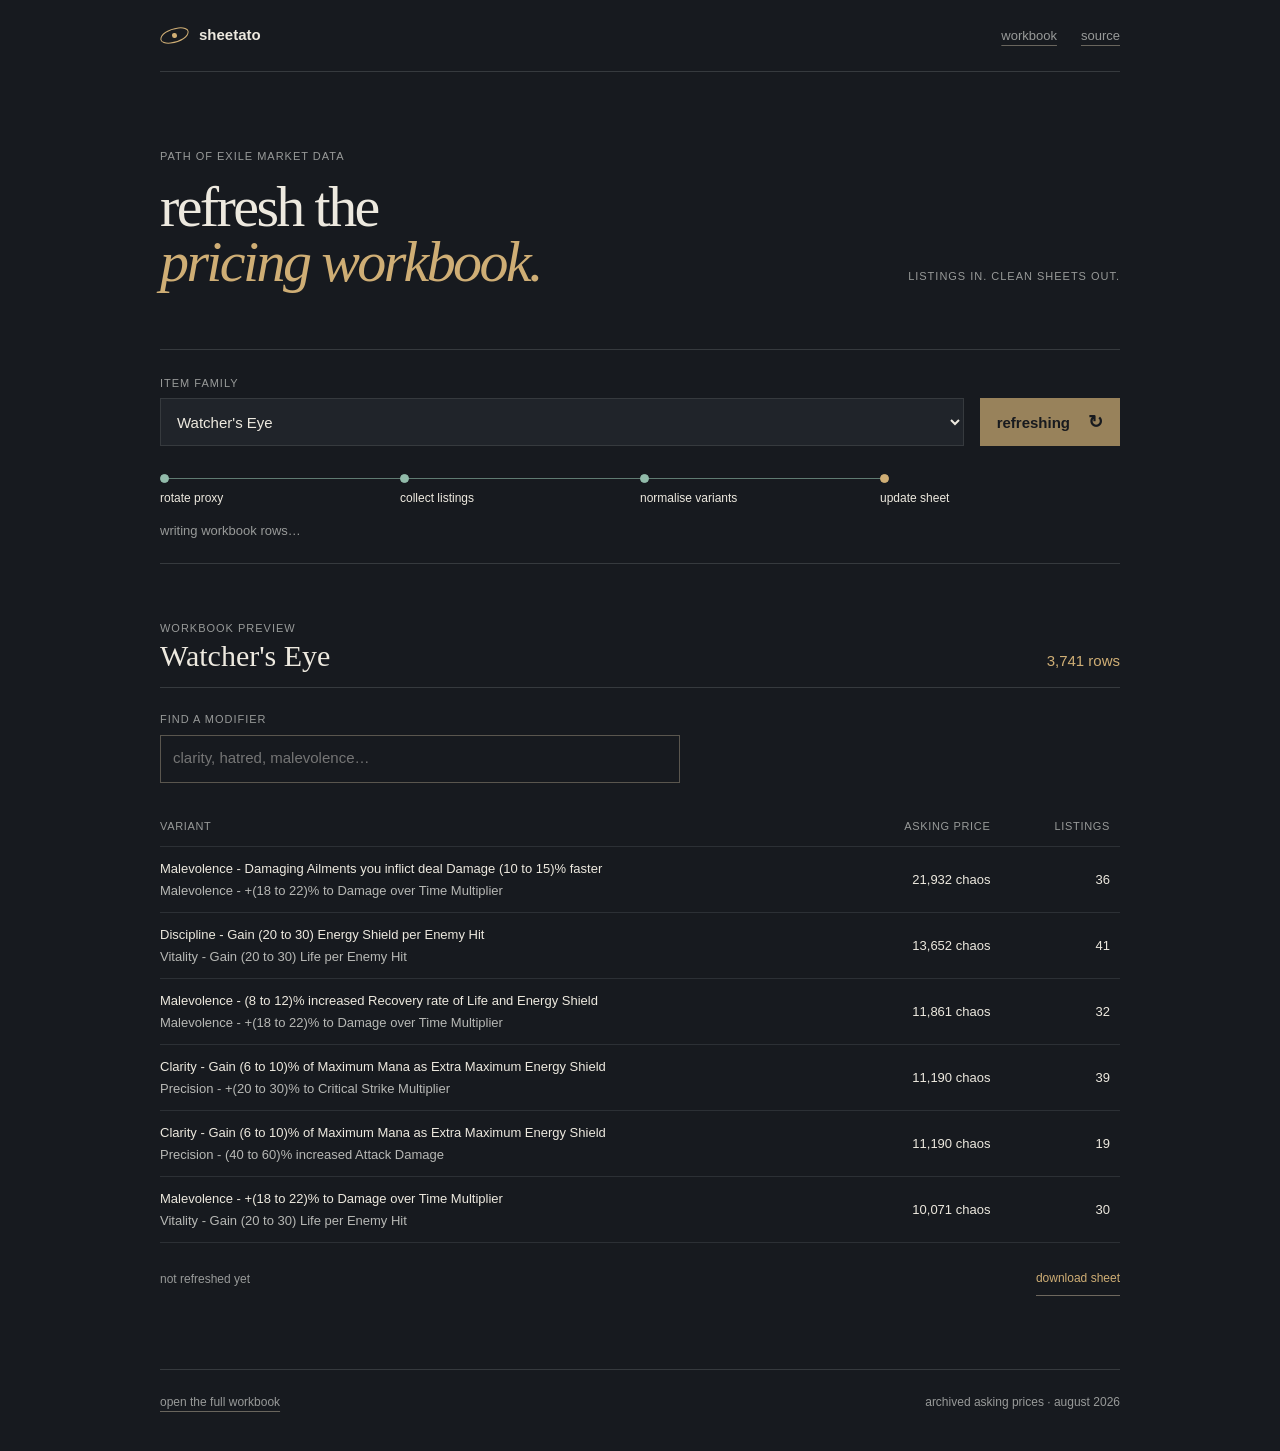
==== examples/portfolio/index.html @ a938669d "Simplify workbook refresh demo" ====
<!doctype html>
<html lang="en">
<head>
    <meta charset="utf-8">
    <meta name="viewport" content="width=device-width,initial-scale=1">
    <meta name="theme-color" content="#171a1f">
    <title>sheetato / refresh the workbook</title>
    <link rel="stylesheet" href="browser.css">
</head>
<body>
<a class="skip" href="#refresh">skip to refresh</a>
<header>
    <a class="brand" href="https://lolstar123.github.io/just-a-little-further/"><span class="eye" aria-hidden="true"><i></i></span>sheetato</a>
    <nav><a href="archive.html">workbook</a><a href="https://github.com/LolStar123/poe-item-pricer">source</a></nav>
</header>

<main>
    <section class="hero">
        <p>path of exile market data</p>
        <h1>refresh the<br><em>pricing workbook.</em></h1>
        <span>listings in. clean sheets out.</span>
    </section>

    <section class="refresh-panel" aria-labelledby="refresh-title">
        <div class="refresh-control">
            <label for="dataset-select"><span>item family</span><select id="dataset-select"></select></label>
            <button id="refresh"><span>refresh workbook</span><b aria-hidden="true">↻</b></button>
        </div>

        <div class="pipeline" aria-label="Refresh pipeline">
            <div data-step="proxy"><i></i><span>rotate proxy</span></div>
            <div data-step="collect"><i></i><span>collect listings</span></div>
            <div data-step="clean"><i></i><span>normalise variants</span></div>
            <div data-step="write"><i></i><span>update sheet</span></div>
        </div>
        <p id="status" role="status">preparing refresh…</p>
    </section>

    <section class="sheet" aria-labelledby="sheet-title">
        <div class="sheet-head">
            <div><p>workbook preview</p><h2 id="sheet-title">Watcher’s Eye</h2></div>
            <strong id="row-count">0 rows</strong>
        </div>
        <label class="sheet-search" for="search"><span>find a modifier</span><input id="search" type="search" placeholder="clarity, hatred, malevolence…" autocomplete="off"></label>
        <div class="table-wrap">
            <table>
                <thead><tr><th>variant</th><th>asking price</th><th>listings</th></tr></thead>
                <tbody id="rows"></tbody>
            </table>
        </div>
        <p id="empty" hidden>Nothing found. Try fewer words.</p>
        <div class="sheet-actions">
            <span id="updated">not refreshed yet</span>
            <button id="export">download sheet</button>
        </div>
    </section>
    <p id="error" role="alert"></p>
</main>

<footer><a href="archive.html">open the full workbook</a><span>archived asking prices · august 2026</span></footer>
<script type="module" src="browser.mjs"></script>
</body>
</html>
---- examples/portfolio/browser.css ----
@charset "UTF-8";
:root{color-scheme:dark;--bg:#171a1f;--ink:#ede9df;--muted:#989a99;--line:#363a3e;--quiet:#20242a;--gold:#cfae75;--green:#92bbaa}
*{box-sizing:border-box}body{margin:0;background:var(--bg);color:var(--ink);font:15px/1.5 "Segoe UI",Arial,sans-serif}a{color:inherit;text-decoration-color:#69655d;text-underline-offset:5px}button,input,select{font:inherit;color:inherit;border-radius:0}button{cursor:pointer}:focus-visible{outline:2px solid var(--gold);outline-offset:3px}[hidden]{display:none!important}
header,main,footer{width:min(960px,calc(100% - 48px));margin-inline:auto}header{height:72px;display:flex;align-items:center;justify-content:space-between;border-bottom:1px solid var(--line)}header nav{display:flex;gap:24px;color:var(--muted);font-size:13px}.brand{display:flex;align-items:center;gap:10px;text-decoration:none;font-weight:650}.eye{width:29px;height:15px;display:grid;place-items:center;border:1px solid var(--gold);border-radius:70% 35%;rotate:-7deg}.eye i{width:5px;height:5px;background:var(--gold);border-radius:50%}
main{padding-block:76px 58px}.hero{display:grid;grid-template-columns:1fr auto;align-items:end;gap:24px;margin-bottom:60px}.hero p,.hero>span{color:var(--muted);font-size:11px;letter-spacing:.09em;text-transform:uppercase}.hero p{grid-column:1/-1;margin:0 0 -10px}.hero h1{margin:0;font:58px/.95 Georgia,serif;font-weight:400;letter-spacing:-.045em}.hero em{color:var(--gold);font-weight:400}.hero>span{text-align:right;padding-bottom:4px}
.refresh-panel{border-block:1px solid var(--line);padding:25px 0 22px}.refresh-control{display:grid;grid-template-columns:minmax(260px,1fr) auto;align-items:end;gap:16px}.refresh-control label span,.sheet-search span{display:block;margin-bottom:7px;color:var(--muted);font-size:11px;letter-spacing:.09em;text-transform:uppercase}select,input{width:100%;min-height:48px;border:1px solid var(--line);background:var(--quiet);padding:10px 12px}.refresh-control button{min-height:48px;padding:9px 16px;border:1px solid var(--gold);background:var(--gold);color:#181a1e;font-weight:700}.refresh-control button b{margin-left:18px;font-size:18px}.refresh-control button:disabled{opacity:.7}
.pipeline{display:grid;grid-template-columns:repeat(4,1fr);margin-top:28px}.pipeline div{position:relative;padding-top:15px;color:#737779;font-size:12px}.pipeline div:before{content:"";position:absolute;left:7px;right:-7px;top:4px;border-top:1px solid var(--line)}.pipeline div:last-child:before{right:calc(100% - 8px)}.pipeline i{position:absolute;top:0;left:0;width:9px;height:9px;border:1px solid #696d6f;background:var(--bg);border-radius:50%}.pipeline .active,.pipeline .done{color:var(--ink)}.pipeline .active i{background:var(--gold);border-color:var(--gold);animation:pulse .7s ease-in-out infinite alternate}.pipeline .done i{background:var(--green);border-color:var(--green)}.pipeline .done:before{border-color:#607b72}#status{margin:14px 0 0;color:var(--muted);font-size:13px}@keyframes pulse{to{scale:1.35}}
.sheet{margin-top:56px}.sheet-head{display:flex;align-items:end;justify-content:space-between;gap:18px;border-bottom:1px solid var(--line);padding-bottom:15px}.sheet-head p{margin:0 0 3px;color:var(--muted);font-size:11px;text-transform:uppercase;letter-spacing:.09em}.sheet-head h2{margin:0;font:30px/1.1 Georgia,serif;font-weight:400}.sheet-head>strong{color:var(--gold);font-weight:500}.sheet-search{display:block;margin:23px 0}.sheet-search input{max-width:520px;background:transparent;border-color:#5a564e}.table-wrap{overflow:auto}table{width:100%;border-collapse:collapse;font-size:13px}th{text-align:left;color:var(--muted);font-size:11px;font-weight:500;text-transform:uppercase;letter-spacing:.06em}th,td{padding:12px 10px;border-bottom:1px solid #2c3035}th:first-child,td:first-child{padding-left:0}th:nth-child(n+2),td:nth-child(n+2){text-align:right;white-space:nowrap}td:first-child{width:70%}td span{display:block}td span+span{margin-top:2px;color:#b7b8b5}.sheet-actions{display:flex;align-items:center;justify-content:space-between;gap:18px;padding-top:18px;color:var(--muted);font-size:12px}.sheet-actions button{padding:8px 0;border:0;border-bottom:1px solid #6e685e;background:transparent;color:var(--gold)}#empty,#error{color:#c9907f}
footer{display:flex;justify-content:space-between;gap:20px;border-top:1px solid var(--line);padding-block:23px 40px;color:var(--muted);font-size:12px}.skip{position:absolute;top:-100px}.skip:focus{top:10px;left:10px;background:var(--bg);padding:8px;z-index:5}
@media(max-width:680px){header,main,footer{width:calc(100% - 30px)}header{height:58px}header nav{gap:14px}main{padding-block:48px 38px}.hero{display:block;margin-bottom:42px}.hero h1{font-size:clamp(40px,14vw,56px)}.hero>span{display:block;margin-top:18px;text-align:left}.refresh-control{grid-template-columns:1fr}.pipeline{grid-template-columns:1fr 1fr;row-gap:18px}.pipeline div:nth-child(2):before,.pipeline div:nth-child(4):before{right:calc(100% - 8px)}.sheet{margin-top:42px}.sheet-head h2{font-size:25px}td:first-child{min-width:260px}.sheet-actions,footer{display:block}.sheet-actions button,footer span{display:block;margin-top:10px}}@media(prefers-reduced-motion:reduce){*{animation:none!important;transition:none!important}}
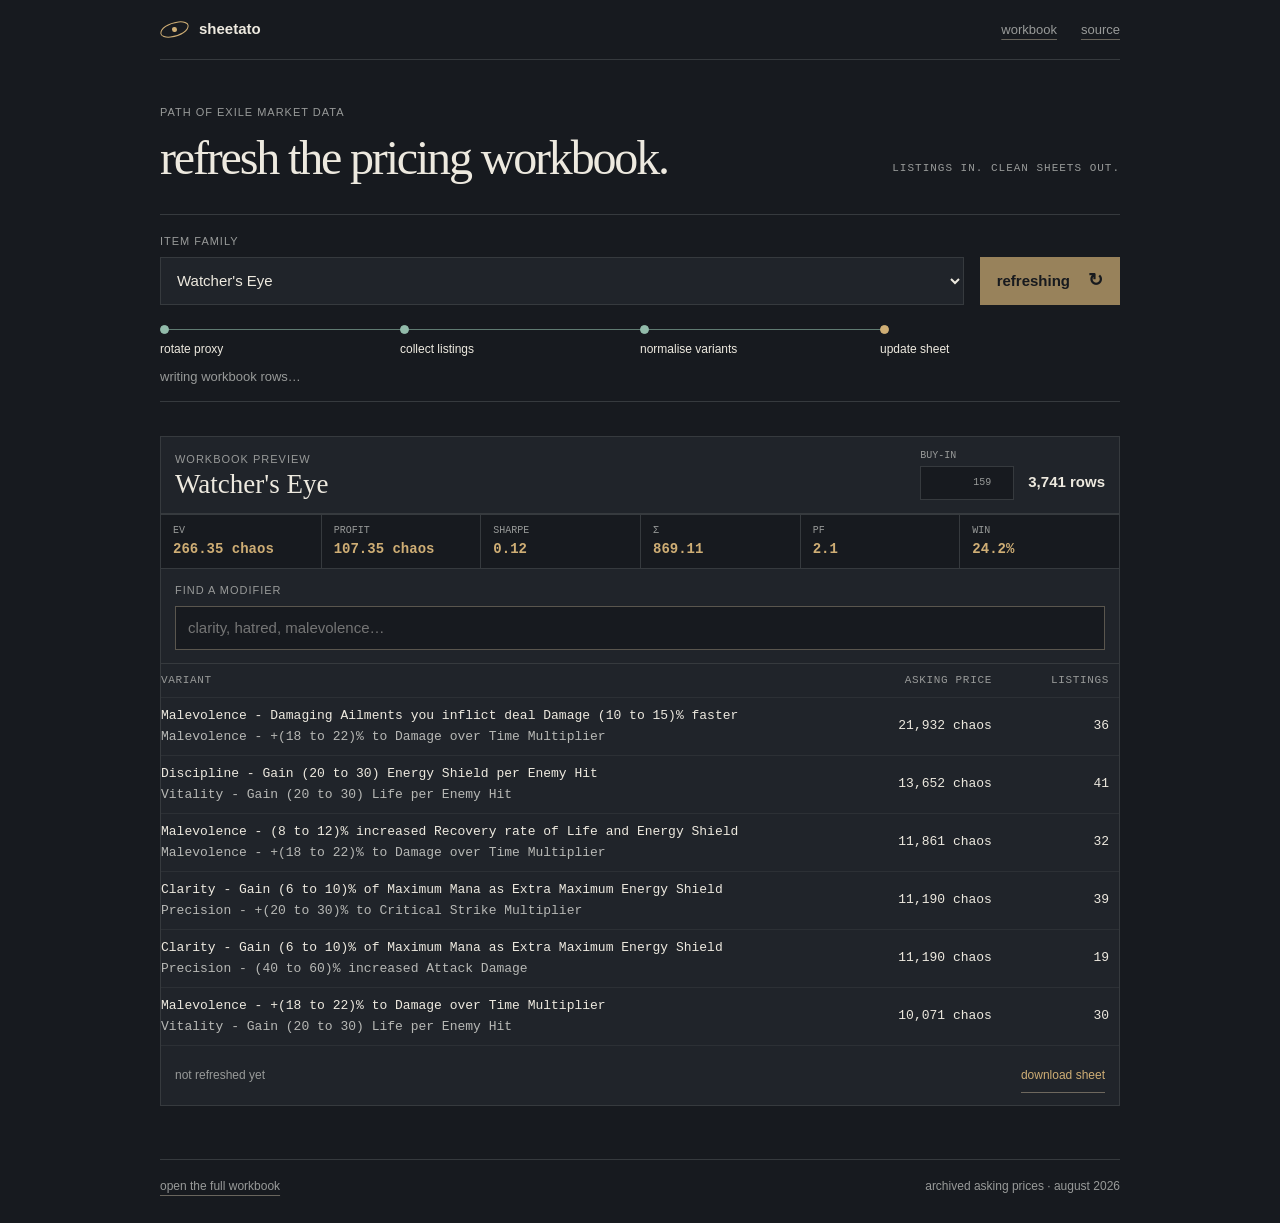
==== commit 02f18285: "Expose workbook EV and risk metrics" ====
--- a/examples/portfolio/index.html
+++ b/examples/portfolio/index.html
@@ -6,6 +6,7 @@
     <meta name="theme-color" content="#171a1f">
     <title>sheetato / refresh the workbook</title>
     <link rel="stylesheet" href="browser.css">
+    <link rel="stylesheet" href="identity.css">
 </head>
 <body>
 <a class="skip" href="#refresh">skip to refresh</a>
@@ -17,7 +18,7 @@
 <main>
     <section class="hero">
         <p>path of exile market data</p>
-        <h1>refresh the<br><em>pricing workbook.</em></h1>
+        <h1>refresh the pricing workbook.</h1>
         <span>listings in. clean sheets out.</span>
     </section>
 
@@ -39,8 +40,9 @@
     <section class="sheet" aria-labelledby="sheet-title">
         <div class="sheet-head">
             <div><p>workbook preview</p><h2 id="sheet-title">Watcher’s Eye</h2></div>
-            <strong id="row-count">0 rows</strong>
+            <div class="sheet-summary"><label for="buy-in">buy-in<input id="buy-in" type="number" min="0" step=".1"></label><strong id="row-count">0 rows</strong></div>
         </div>
+        <div class="sheet-kpis" id="sheet-kpis" aria-label="Workbook risk statistics"></div>
         <label class="sheet-search" for="search"><span>find a modifier</span><input id="search" type="search" placeholder="clarity, hatred, malevolence…" autocomplete="off"></label>
         <div class="table-wrap">
             <table>
--- a/examples/portfolio/identity.css
+++ b/examples/portfolio/identity.css
@@ -0,0 +1,2 @@
+/* live workbook: dense cells, explicit risk, visible refresh machinery */
+body{font-family:"Segoe UI",Arial,sans-serif}header{height:60px}main{padding-block:44px 38px}.hero{grid-template-columns:1fr 250px;margin-bottom:34px}.hero h1{font-size:48px}.hero>span{font-family:ui-monospace,Consolas,monospace}.refresh-panel{padding:18px 0 15px}.pipeline{margin-top:20px}#status{margin-top:9px}.sheet{margin-top:34px;border:1px solid var(--line);background:var(--quiet)}.sheet-head{align-items:center;padding:13px 14px}.sheet-head h2{font-size:27px}.sheet-summary{display:flex;align-items:end;gap:14px}.sheet-summary label{color:var(--muted);font:10px/1.2 ui-monospace,Consolas,monospace;text-transform:uppercase}.sheet-summary input{display:block;width:94px;min-height:34px;margin-top:4px;padding:5px 7px;background:var(--bg);text-align:right}.sheet-summary strong{padding-bottom:7px}.sheet-kpis{display:grid;grid-template-columns:repeat(6,1fr);border-block:1px solid var(--line);background:var(--bg)}.sheet-kpis span{min-width:0;padding:11px 12px;border-left:1px solid var(--line)}.sheet-kpis span:first-child{border:0}.sheet-kpis small{display:block;color:var(--muted);font:10px/1 ui-monospace,Consolas,monospace;text-transform:uppercase}.sheet-kpis strong{display:block;margin-top:5px;overflow:hidden;color:var(--gold);font:600 14px/1.15 ui-monospace,Consolas,monospace;text-overflow:ellipsis;white-space:nowrap}.sheet-search{margin:0;padding:13px 14px}.sheet-search input{max-width:none;min-height:42px;background:var(--bg)}.table-wrap{border-top:1px solid var(--line)}table{font-family:ui-monospace,Consolas,monospace}th,td{padding-block:8px}.sheet-actions{padding:12px 14px}footer{padding-block:17px 28px}@media(max-width:760px){main{padding-block:34px 30px}.hero{display:block;margin-bottom:29px}.hero h1{font-size:43px}.sheet{margin-top:28px}.sheet-head{align-items:end}.sheet-summary{display:block;text-align:right}.sheet-summary label{display:none}.sheet-kpis{grid-template-columns:repeat(3,1fr)}.sheet-kpis span:nth-child(4){border-left:0}.refresh-control{grid-template-columns:1fr}.pipeline{grid-template-columns:1fr 1fr;row-gap:16px}}
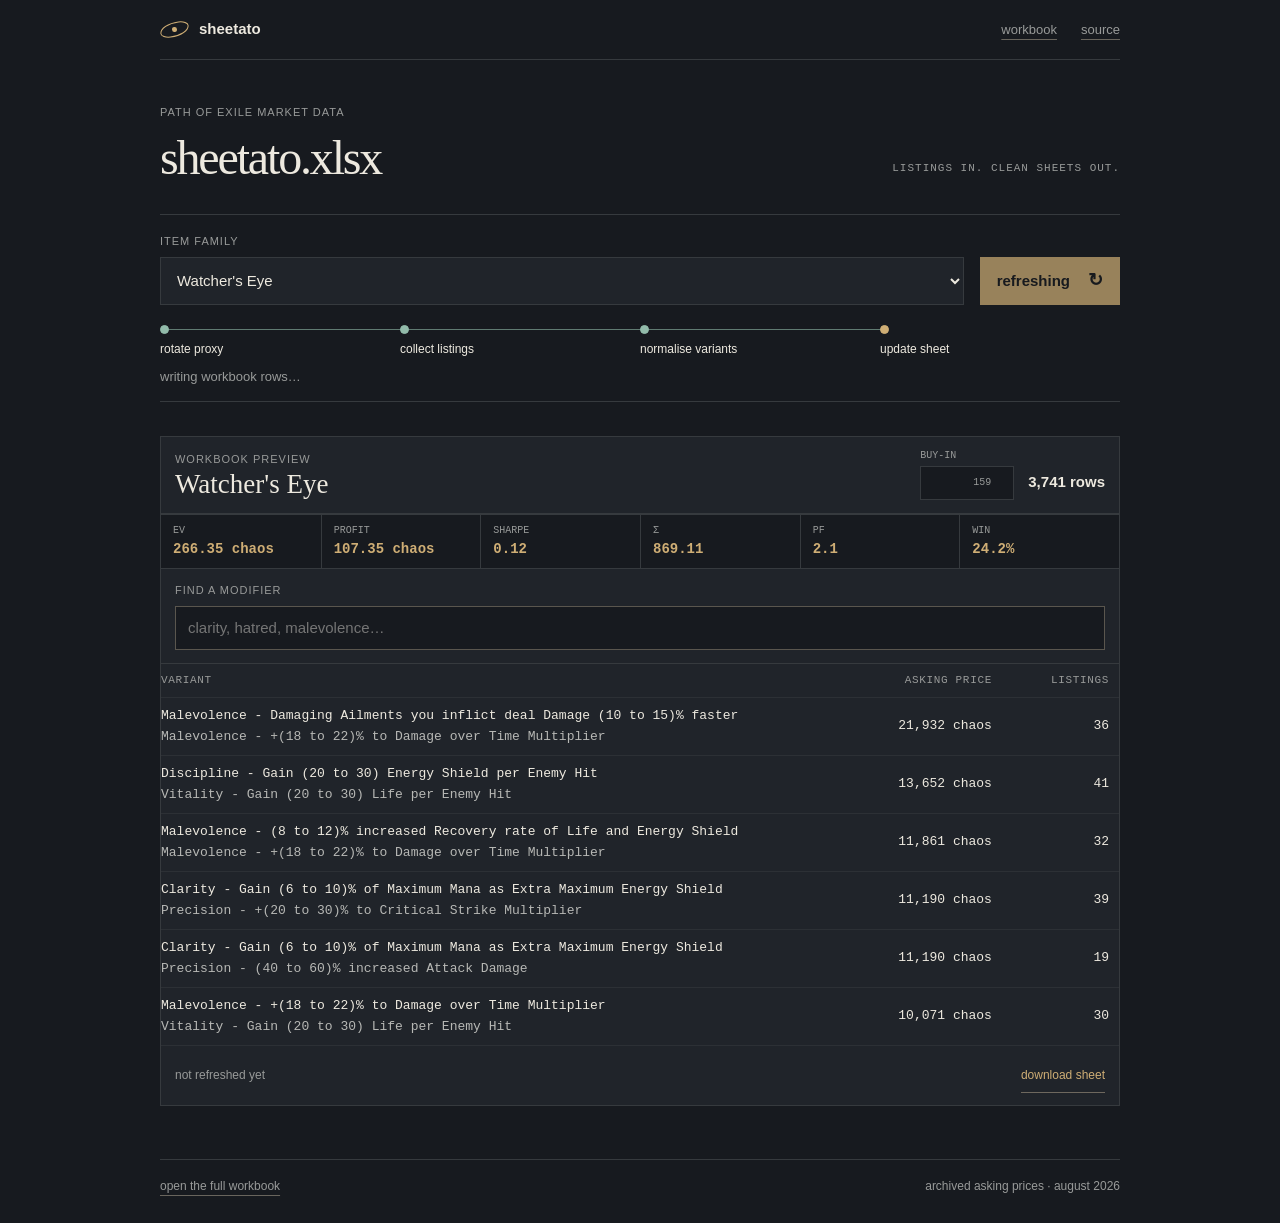
==== commit af3ba86f: "Give Sheetato a workbook title" ====
--- a/examples/portfolio/index.html
+++ b/examples/portfolio/index.html
@@ -18,7 +18,7 @@
 <main>
     <section class="hero">
         <p>path of exile market data</p>
-        <h1>refresh the pricing workbook.</h1>
+        <h1>sheetato.xlsx</h1>
         <span>listings in. clean sheets out.</span>
     </section>
 
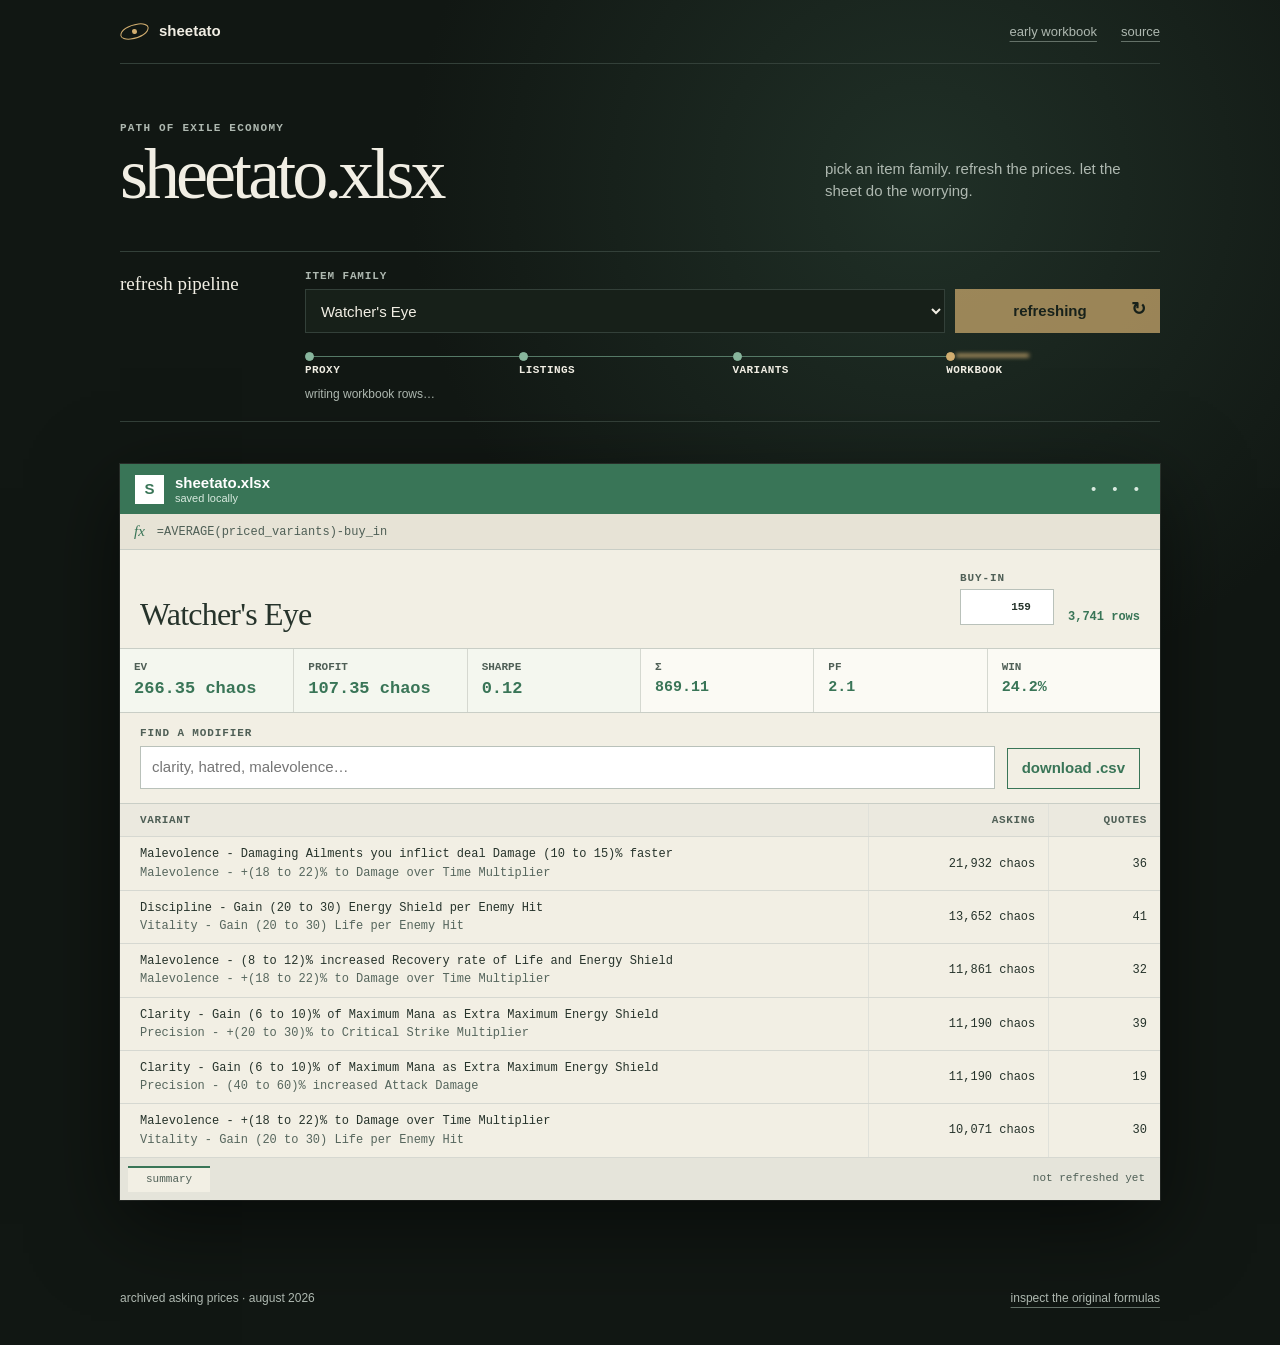
==== commit 493fb955: "Make the workbook the PoE demo" ====
--- a/examples/portfolio/index.html
+++ b/examples/portfolio/index.html
@@ -3,63 +3,81 @@
 <head>
     <meta charset="utf-8">
     <meta name="viewport" content="width=device-width,initial-scale=1">
-    <meta name="theme-color" content="#171a1f">
-    <title>sheetato / refresh the workbook</title>
+    <meta name="theme-color" content="#121914">
+    <title>sheetato / item pricing workbook</title>
+    <link rel="icon" href="assets/favicon.svg" type="image/svg+xml">
     <link rel="stylesheet" href="browser.css">
     <link rel="stylesheet" href="identity.css">
 </head>
 <body>
 <a class="skip" href="#refresh">skip to refresh</a>
 <header>
-    <a class="brand" href="https://lolstar123.github.io/just-a-little-further/"><span class="eye" aria-hidden="true"><i></i></span>sheetato</a>
-    <nav><a href="archive.html">workbook</a><a href="https://github.com/LolStar123/poe-item-pricer">source</a></nav>
+    <a class="brand" href="https://lolstar123.github.io/just-a-little-further/">
+        <span class="eye" aria-hidden="true"><i></i></span>
+        <span>sheetato</span>
+    </a>
+    <nav><a href="archive.html">early workbook</a><a href="https://github.com/LolStar123/poe-item-pricer">source</a></nav>
 </header>
 
 <main>
-    <section class="hero">
-        <p>path of exile market data</p>
-        <h1>sheetato.xlsx</h1>
-        <span>listings in. clean sheets out.</span>
+    <section class="hero" aria-labelledby="page-title">
+        <div>
+            <p>path of exile economy</p>
+            <h1 id="page-title">sheetato.xlsx</h1>
+        </div>
+        <p class="hero-note">pick an item family. refresh the prices. let the sheet do the worrying.</p>
     </section>
 
-    <section class="refresh-panel" aria-labelledby="refresh-title">
+    <section class="refresh-panel" aria-labelledby="refresh-heading">
+        <h2 id="refresh-heading">refresh pipeline</h2>
         <div class="refresh-control">
             <label for="dataset-select"><span>item family</span><select id="dataset-select"></select></label>
             <button id="refresh"><span>refresh workbook</span><b aria-hidden="true">↻</b></button>
         </div>
-
-        <div class="pipeline" aria-label="Refresh pipeline">
-            <div data-step="proxy"><i></i><span>rotate proxy</span></div>
-            <div data-step="collect"><i></i><span>collect listings</span></div>
-            <div data-step="clean"><i></i><span>normalise variants</span></div>
-            <div data-step="write"><i></i><span>update sheet</span></div>
+        <div class="pipeline" aria-label="Refresh progress">
+            <div data-step="proxy"><i></i><span>proxy</span></div>
+            <div data-step="collect"><i></i><span>listings</span></div>
+            <div data-step="clean"><i></i><span>variants</span></div>
+            <div data-step="write"><i></i><span>workbook</span></div>
         </div>
-        <p id="status" role="status">preparing refresh…</p>
+        <p id="status" role="status">ready to refresh.</p>
     </section>
 
     <section class="sheet" aria-labelledby="sheet-title">
+        <div class="workbook-bar">
+            <span class="workbook-mark" aria-hidden="true">S</span>
+            <div><strong>sheetato.xlsx</strong><span>saved locally</span></div>
+            <span class="window-dots" aria-hidden="true">• • •</span>
+        </div>
+        <div class="formula-bar" aria-hidden="true"><span>fx</span><code>=AVERAGE(priced_variants)-buy_in</code></div>
         <div class="sheet-head">
-            <div><p>workbook preview</p><h2 id="sheet-title">Watcher’s Eye</h2></div>
-            <div class="sheet-summary"><label for="buy-in">buy-in<input id="buy-in" type="number" min="0" step=".1"></label><strong id="row-count">0 rows</strong></div>
+            <h2 id="sheet-title">Watcher’s Eye</h2>
+            <div class="sheet-summary">
+                <label for="buy-in">buy-in<input id="buy-in" type="number" min="0" step=".1"></label>
+                <strong id="row-count">0 rows</strong>
+            </div>
         </div>
+
         <div class="sheet-kpis" id="sheet-kpis" aria-label="Workbook risk statistics"></div>
-        <label class="sheet-search" for="search"><span>find a modifier</span><input id="search" type="search" placeholder="clarity, hatred, malevolence…" autocomplete="off"></label>
+
+        <div class="sheet-tools">
+            <label class="sheet-search" for="search"><span>find a modifier</span><input id="search" type="search" placeholder="clarity, hatred, malevolence…" autocomplete="off"></label>
+            <button id="export">download .csv</button>
+        </div>
+
         <div class="table-wrap">
             <table>
-                <thead><tr><th>variant</th><th>asking price</th><th>listings</th></tr></thead>
+                <thead><tr><th>variant</th><th>asking</th><th>quotes</th></tr></thead>
                 <tbody id="rows"></tbody>
             </table>
         </div>
         <p id="empty" hidden>Nothing found. Try fewer words.</p>
-        <div class="sheet-actions">
-            <span id="updated">not refreshed yet</span>
-            <button id="export">download sheet</button>
-        </div>
+        <div class="sheet-actions"><span class="sheet-tab">summary</span><span id="updated">not refreshed yet</span></div>
     </section>
     <p id="error" role="alert"></p>
 </main>
 
-<footer><a href="archive.html">open the full workbook</a><span>archived asking prices · august 2026</span></footer>
+<footer><span>archived asking prices · august 2026</span><a href="archive.html">inspect the original formulas</a></footer>
 <script type="module" src="browser.mjs"></script>
 </body>
 </html>
--- a/examples/portfolio/browser.css
+++ b/examples/portfolio/browser.css
@@ -1,10 +1,16 @@
 @charset "UTF-8";
-:root{color-scheme:dark;--bg:#171a1f;--ink:#ede9df;--muted:#989a99;--line:#363a3e;--quiet:#20242a;--gold:#cfae75;--green:#92bbaa}
-*{box-sizing:border-box}body{margin:0;background:var(--bg);color:var(--ink);font:15px/1.5 "Segoe UI",Arial,sans-serif}a{color:inherit;text-decoration-color:#69655d;text-underline-offset:5px}button,input,select{font:inherit;color:inherit;border-radius:0}button{cursor:pointer}:focus-visible{outline:2px solid var(--gold);outline-offset:3px}[hidden]{display:none!important}
-header,main,footer{width:min(960px,calc(100% - 48px));margin-inline:auto}header{height:72px;display:flex;align-items:center;justify-content:space-between;border-bottom:1px solid var(--line)}header nav{display:flex;gap:24px;color:var(--muted);font-size:13px}.brand{display:flex;align-items:center;gap:10px;text-decoration:none;font-weight:650}.eye{width:29px;height:15px;display:grid;place-items:center;border:1px solid var(--gold);border-radius:70% 35%;rotate:-7deg}.eye i{width:5px;height:5px;background:var(--gold);border-radius:50%}
-main{padding-block:76px 58px}.hero{display:grid;grid-template-columns:1fr auto;align-items:end;gap:24px;margin-bottom:60px}.hero p,.hero>span{color:var(--muted);font-size:11px;letter-spacing:.09em;text-transform:uppercase}.hero p{grid-column:1/-1;margin:0 0 -10px}.hero h1{margin:0;font:58px/.95 Georgia,serif;font-weight:400;letter-spacing:-.045em}.hero em{color:var(--gold);font-weight:400}.hero>span{text-align:right;padding-bottom:4px}
-.refresh-panel{border-block:1px solid var(--line);padding:25px 0 22px}.refresh-control{display:grid;grid-template-columns:minmax(260px,1fr) auto;align-items:end;gap:16px}.refresh-control label span,.sheet-search span{display:block;margin-bottom:7px;color:var(--muted);font-size:11px;letter-spacing:.09em;text-transform:uppercase}select,input{width:100%;min-height:48px;border:1px solid var(--line);background:var(--quiet);padding:10px 12px}.refresh-control button{min-height:48px;padding:9px 16px;border:1px solid var(--gold);background:var(--gold);color:#181a1e;font-weight:700}.refresh-control button b{margin-left:18px;font-size:18px}.refresh-control button:disabled{opacity:.7}
-.pipeline{display:grid;grid-template-columns:repeat(4,1fr);margin-top:28px}.pipeline div{position:relative;padding-top:15px;color:#737779;font-size:12px}.pipeline div:before{content:"";position:absolute;left:7px;right:-7px;top:4px;border-top:1px solid var(--line)}.pipeline div:last-child:before{right:calc(100% - 8px)}.pipeline i{position:absolute;top:0;left:0;width:9px;height:9px;border:1px solid #696d6f;background:var(--bg);border-radius:50%}.pipeline .active,.pipeline .done{color:var(--ink)}.pipeline .active i{background:var(--gold);border-color:var(--gold);animation:pulse .7s ease-in-out infinite alternate}.pipeline .done i{background:var(--green);border-color:var(--green)}.pipeline .done:before{border-color:#607b72}#status{margin:14px 0 0;color:var(--muted);font-size:13px}@keyframes pulse{to{scale:1.35}}
-.sheet{margin-top:56px}.sheet-head{display:flex;align-items:end;justify-content:space-between;gap:18px;border-bottom:1px solid var(--line);padding-bottom:15px}.sheet-head p{margin:0 0 3px;color:var(--muted);font-size:11px;text-transform:uppercase;letter-spacing:.09em}.sheet-head h2{margin:0;font:30px/1.1 Georgia,serif;font-weight:400}.sheet-head>strong{color:var(--gold);font-weight:500}.sheet-search{display:block;margin:23px 0}.sheet-search input{max-width:520px;background:transparent;border-color:#5a564e}.table-wrap{overflow:auto}table{width:100%;border-collapse:collapse;font-size:13px}th{text-align:left;color:var(--muted);font-size:11px;font-weight:500;text-transform:uppercase;letter-spacing:.06em}th,td{padding:12px 10px;border-bottom:1px solid #2c3035}th:first-child,td:first-child{padding-left:0}th:nth-child(n+2),td:nth-child(n+2){text-align:right;white-space:nowrap}td:first-child{width:70%}td span{display:block}td span+span{margin-top:2px;color:#b7b8b5}.sheet-actions{display:flex;align-items:center;justify-content:space-between;gap:18px;padding-top:18px;color:var(--muted);font-size:12px}.sheet-actions button{padding:8px 0;border:0;border-bottom:1px solid #6e685e;background:transparent;color:var(--gold)}#empty,#error{color:#c9907f}
-footer{display:flex;justify-content:space-between;gap:20px;border-top:1px solid var(--line);padding-block:23px 40px;color:var(--muted);font-size:12px}.skip{position:absolute;top:-100px}.skip:focus{top:10px;left:10px;background:var(--bg);padding:8px;z-index:5}
-@media(max-width:680px){header,main,footer{width:calc(100% - 30px)}header{height:58px}header nav{gap:14px}main{padding-block:48px 38px}.hero{display:block;margin-bottom:42px}.hero h1{font-size:clamp(40px,14vw,56px)}.hero>span{display:block;margin-top:18px;text-align:left}.refresh-control{grid-template-columns:1fr}.pipeline{grid-template-columns:1fr 1fr;row-gap:18px}.pipeline div:nth-child(2):before,.pipeline div:nth-child(4):before{right:calc(100% - 8px)}.sheet{margin-top:42px}.sheet-head h2{font-size:25px}td:first-child{min-width:260px}.sheet-actions,footer{display:block}.sheet-actions button,footer span{display:block;margin-top:10px}}@media(prefers-reduced-motion:reduce){*{animation:none!important;transition:none!important}}
+:root{color-scheme:dark;--night:#111713;--night-2:#172019;--ink:#f1eee4;--muted:#aeb8b0;--rule:#334039;--paper:#f2efe4;--paper-2:#e7e3d6;--sheet-ink:#26332b;--sheet-muted:#4f5f56;--green:#397557;--green-bright:#88b69d;--amber:#d2ae70;--danger:#e3a79e}
+*{box-sizing:border-box}html{background:var(--night)}body{margin:0;background:radial-gradient(circle at 72% 14%,#203027 0,transparent 32rem),var(--night);color:var(--ink);font:15px/1.5 "Segoe UI",Arial,sans-serif}a{color:inherit;text-decoration-color:#647168;text-underline-offset:5px}button,input,select{font:inherit;border-radius:0}button{cursor:pointer}:focus-visible{outline:2px solid var(--amber);outline-offset:3px}[hidden]{display:none!important}
+header,main,footer{width:min(1040px,calc(100% - 48px));margin-inline:auto}header{height:64px;display:flex;align-items:center;justify-content:space-between;border-bottom:1px solid var(--rule)}header nav{display:flex;gap:24px;color:var(--muted);font-size:13px}.brand{display:flex;align-items:center;gap:10px;text-decoration:none;font-weight:700}.eye{width:29px;height:15px;display:grid;place-items:center;border:1px solid var(--amber);border-radius:70% 35%;rotate:-7deg}.eye i{width:5px;height:5px;background:var(--amber);border-radius:50%}
+main{padding-block:58px 54px}.hero{display:flex;align-items:end;justify-content:space-between;gap:40px;margin-bottom:44px}.hero p{margin:0;color:var(--muted)}.hero>div>p{margin-bottom:7px;font:600 11px/1.2 ui-monospace,Consolas,monospace;letter-spacing:.11em;text-transform:uppercase}.hero h1{margin:0;font:400 clamp(43px,7vw,72px)/.9 Georgia,serif;letter-spacing:-.055em}.hero-note{max-width:335px;padding-bottom:4px;font-size:15px}
+.refresh-panel{display:grid;grid-template-columns:155px minmax(290px,1fr);column-gap:30px;border-block:1px solid var(--rule);padding:18px 0}.refresh-panel h2{grid-row:1/4;margin:3px 0 0;font:400 19px/1.2 Georgia,serif}.refresh-control{display:grid;grid-template-columns:minmax(230px,1fr) 205px;gap:10px}.refresh-control label span,.sheet-search span,.sheet-summary label{display:block;margin-bottom:6px;color:var(--muted);font:600 11px/1.2 ui-monospace,Consolas,monospace;letter-spacing:.08em;text-transform:uppercase}select,input{width:100%;min-height:44px;border:1px solid var(--rule);background:var(--night-2);padding:9px 11px;color:var(--ink)}.refresh-control button{min-height:44px;margin-top:19px;padding:8px 13px;border:1px solid var(--amber);background:var(--amber);color:#172019;font-weight:750;transition:transform 120ms ease-out,filter 120ms ease-out}.refresh-control button:hover{filter:brightness(1.06)}.refresh-control button:active{transform:scale(.96)}.refresh-control button b{float:right;font-size:18px;line-height:1}.refresh-control button:disabled{opacity:.7;cursor:wait}
+.pipeline{display:grid;grid-template-columns:repeat(4,1fr);margin-top:19px}.pipeline div{position:relative;padding-top:13px;color:#8a958d;font:600 11px/1 ui-monospace,Consolas,monospace;letter-spacing:.04em;text-transform:uppercase}.pipeline div:before{content:"";position:absolute;left:8px;right:-8px;top:4px;border-top:1px solid var(--rule)}.pipeline div:last-child:before{right:calc(100% - 8px)}.pipeline i{position:absolute;top:0;left:0;width:9px;height:9px;border:1px solid #647068;background:var(--night);border-radius:50%}.pipeline .active,.pipeline .done{color:var(--ink)}.pipeline .active i{background:var(--amber);border-color:var(--amber);animation:pulse .55s ease-in-out infinite alternate}.pipeline .active:after{content:"";position:absolute;top:2px;left:10px;width:34%;border-top:3px solid var(--amber);filter:blur(2px);animation:travel .55s linear infinite}.pipeline .done i{background:var(--green-bright);border-color:var(--green-bright)}.pipeline .done:before{border-color:#557966}#status{margin:9px 0 0;color:var(--muted);font-size:12px}@keyframes pulse{to{scale:1.35}}@keyframes travel{from{translate:0}to{translate:145%}}
+.sheet{position:relative;margin-top:42px;background:var(--paper);color:var(--sheet-ink);box-shadow:0 24px 80px #0008,0 0 0 1px #faf8ef1c}.workbook-bar{min-height:50px;display:flex;align-items:center;gap:11px;padding:8px 15px;background:var(--green);color:#fff}.workbook-mark{width:29px;height:29px;display:grid;place-items:center;background:#fff;color:var(--green);font-weight:800}.workbook-bar div{display:grid;line-height:1.2}.workbook-bar div span{font-size:11px;color:#d8eadf}.window-dots{margin-left:auto;letter-spacing:6px;color:#d8eadf}.formula-bar{min-height:36px;display:flex;align-items:center;gap:12px;padding:8px 14px;border-bottom:1px solid #c9cec6;background:var(--paper-2);color:var(--sheet-muted);font:12px/1 ui-monospace,Consolas,monospace}.formula-bar span{font:italic 15px Georgia,serif;color:var(--green)}.formula-bar code{white-space:nowrap;overflow:hidden;text-overflow:ellipsis}
+.sheet-head{display:flex;align-items:end;justify-content:space-between;gap:18px;padding:22px 20px 17px;border-bottom:1px solid #c9cec6}.sheet-head h2{margin:0;font:400 32px/1.08 Georgia,serif;letter-spacing:-.025em}.sheet-summary{display:flex;align-items:end;gap:14px}.sheet-summary label{color:var(--sheet-muted)}.sheet-summary input{display:block;width:94px;min-height:36px;margin-top:4px;padding:5px 7px;border-color:#b9c1ba;background:#fff;color:var(--sheet-ink);text-align:right}.sheet-summary strong{padding-bottom:8px;color:var(--green);font:700 12px/1 ui-monospace,Consolas,monospace}
+.sheet-kpis{display:grid;grid-template-columns:repeat(6,1fr);border-bottom:1px solid #c9cec6;background:#fbfaf4}.sheet-kpis span{min-width:0;padding:13px 14px;border-left:1px solid #d5d8d0}.sheet-kpis span:first-child{border:0}.sheet-kpis small{display:block;color:var(--sheet-muted);font:700 11px/1 ui-monospace,Consolas,monospace;text-transform:uppercase}.sheet-kpis strong{display:block;margin-top:6px;overflow:hidden;color:var(--green);font:700 15px/1.15 ui-monospace,Consolas,monospace;text-overflow:ellipsis;white-space:nowrap}.sheet-kpis span:nth-child(-n+3){background:#f4f7ef}.sheet-kpis span:nth-child(-n+3) strong{font-size:17px}
+.sheet-tools{display:flex;align-items:end;gap:12px;padding:14px 20px;border-bottom:1px solid #c9cec6}.sheet-search{flex:1}.sheet-search span{color:var(--sheet-muted)}.sheet-search input{min-height:38px;border-color:#b9c1ba;background:#fff;color:var(--sheet-ink)}.sheet-tools button{min-height:38px;padding:8px 14px;border:1px solid var(--green);background:transparent;color:var(--green);font-weight:700;transition:background-color 120ms ease-out,color 120ms ease-out,transform 120ms ease-out}.sheet-tools button:hover{background:var(--green);color:#fff}.sheet-tools button:active{transform:scale(.96)}
+.table-wrap{overflow:auto}table{width:100%;border-collapse:collapse;font:12px/1.35 ui-monospace,Consolas,monospace}th{text-align:left;color:var(--sheet-muted);font-size:11px;font-weight:700;text-transform:uppercase;letter-spacing:.06em;background:#ebe9df}th,td{padding:9px 13px;border-bottom:1px solid #d6d8d1;border-right:1px solid #e0e1da}th:first-child,td:first-child{padding-left:20px}th:last-child,td:last-child{border-right:0}th:nth-child(n+2),td:nth-child(n+2){text-align:right;white-space:nowrap}td:first-child{width:72%}td span{display:block}td span+span{margin-top:2px;color:#56665d}tbody tr{--i:0;animation:write-row 280ms cubic-bezier(.2,0,0,1) both;animation-delay:calc(var(--i)*45ms)}tbody tr:hover{background:#e8f0e8}@keyframes write-row{from{opacity:.15;transform:translateX(-5px);background:#d6eadb}to{opacity:1;transform:none;background:transparent}}
+.sheet-actions{min-height:42px;display:flex;align-items:center;justify-content:space-between;padding:8px 15px 8px 8px;background:#e5e4da;color:var(--sheet-muted);font:11px/1 ui-monospace,Consolas,monospace}.sheet-tab{align-self:stretch;display:flex;align-items:center;padding:0 18px;border-top:2px solid var(--green);background:var(--paper)}#error{color:var(--danger)}#empty{padding:0 20px;color:#9b3c32}
+footer{display:flex;justify-content:space-between;gap:20px;padding-block:20px 38px;color:var(--muted);font-size:12px}.skip{position:absolute;top:-100px}.skip:focus{top:10px;left:10px;background:var(--night);padding:8px;z-index:5}
+@media(max-width:720px){header,main,footer{width:calc(100% - 28px)}header{height:58px}header nav{gap:13px}main{padding-block:40px 34px}.hero{display:block;margin-bottom:34px}.hero h1{font-size:clamp(42px,14vw,58px)}.hero-note{margin-top:20px}.refresh-panel{grid-template-columns:1fr}.refresh-panel h2{grid-row:auto;margin-bottom:15px}.refresh-control{grid-template-columns:1fr}.refresh-control button{margin-top:0}.pipeline{margin-top:17px}.sheet{margin-top:32px}.sheet-head{align-items:end;padding-inline:14px}.sheet-head h2{font-size:25px}.sheet-summary{display:block;text-align:right}.sheet-summary label{display:none}.sheet-kpis{grid-template-columns:repeat(2,1fr)}.sheet-kpis span:nth-child(odd){border-left:0}.sheet-tools{padding-inline:14px}.sheet-tools button{padding-inline:10px;white-space:nowrap}th:first-child,td:first-child{padding-left:14px;min-width:180px}.workbook-bar{padding-inline:11px}.formula-bar{padding-inline:11px}footer{display:block}footer a{display:block;margin-top:8px}}
+@media(prefers-reduced-motion:reduce){*{animation:none!important;transition:none!important}}
--- a/examples/portfolio/identity.css
+++ b/examples/portfolio/identity.css
@@ -1,2 +1,2 @@
-/* live workbook: dense cells, explicit risk, visible refresh machinery */
-body{font-family:"Segoe UI",Arial,sans-serif}header{height:60px}main{padding-block:44px 38px}.hero{grid-template-columns:1fr 250px;margin-bottom:34px}.hero h1{font-size:48px}.hero>span{font-family:ui-monospace,Consolas,monospace}.refresh-panel{padding:18px 0 15px}.pipeline{margin-top:20px}#status{margin-top:9px}.sheet{margin-top:34px;border:1px solid var(--line);background:var(--quiet)}.sheet-head{align-items:center;padding:13px 14px}.sheet-head h2{font-size:27px}.sheet-summary{display:flex;align-items:end;gap:14px}.sheet-summary label{color:var(--muted);font:10px/1.2 ui-monospace,Consolas,monospace;text-transform:uppercase}.sheet-summary input{display:block;width:94px;min-height:34px;margin-top:4px;padding:5px 7px;background:var(--bg);text-align:right}.sheet-summary strong{padding-bottom:7px}.sheet-kpis{display:grid;grid-template-columns:repeat(6,1fr);border-block:1px solid var(--line);background:var(--bg)}.sheet-kpis span{min-width:0;padding:11px 12px;border-left:1px solid var(--line)}.sheet-kpis span:first-child{border:0}.sheet-kpis small{display:block;color:var(--muted);font:10px/1 ui-monospace,Consolas,monospace;text-transform:uppercase}.sheet-kpis strong{display:block;margin-top:5px;overflow:hidden;color:var(--gold);font:600 14px/1.15 ui-monospace,Consolas,monospace;text-overflow:ellipsis;white-space:nowrap}.sheet-search{margin:0;padding:13px 14px}.sheet-search input{max-width:none;min-height:42px;background:var(--bg)}.table-wrap{border-top:1px solid var(--line)}table{font-family:ui-monospace,Consolas,monospace}th,td{padding-block:8px}.sheet-actions{padding:12px 14px}footer{padding-block:17px 28px}@media(max-width:760px){main{padding-block:34px 30px}.hero{display:block;margin-bottom:29px}.hero h1{font-size:43px}.sheet{margin-top:28px}.sheet-head{align-items:end}.sheet-summary{display:block;text-align:right}.sheet-summary label{display:none}.sheet-kpis{grid-template-columns:repeat(3,1fr)}.sheet-kpis span:nth-child(4){border-left:0}.refresh-control{grid-template-columns:1fr}.pipeline{grid-template-columns:1fr 1fr;row-gap:16px}}
+/* The public demo uses an auction-dark shell and a familiar workbook surface. */
+.sheet,.refresh-panel,.hero,header,footer{position:relative}
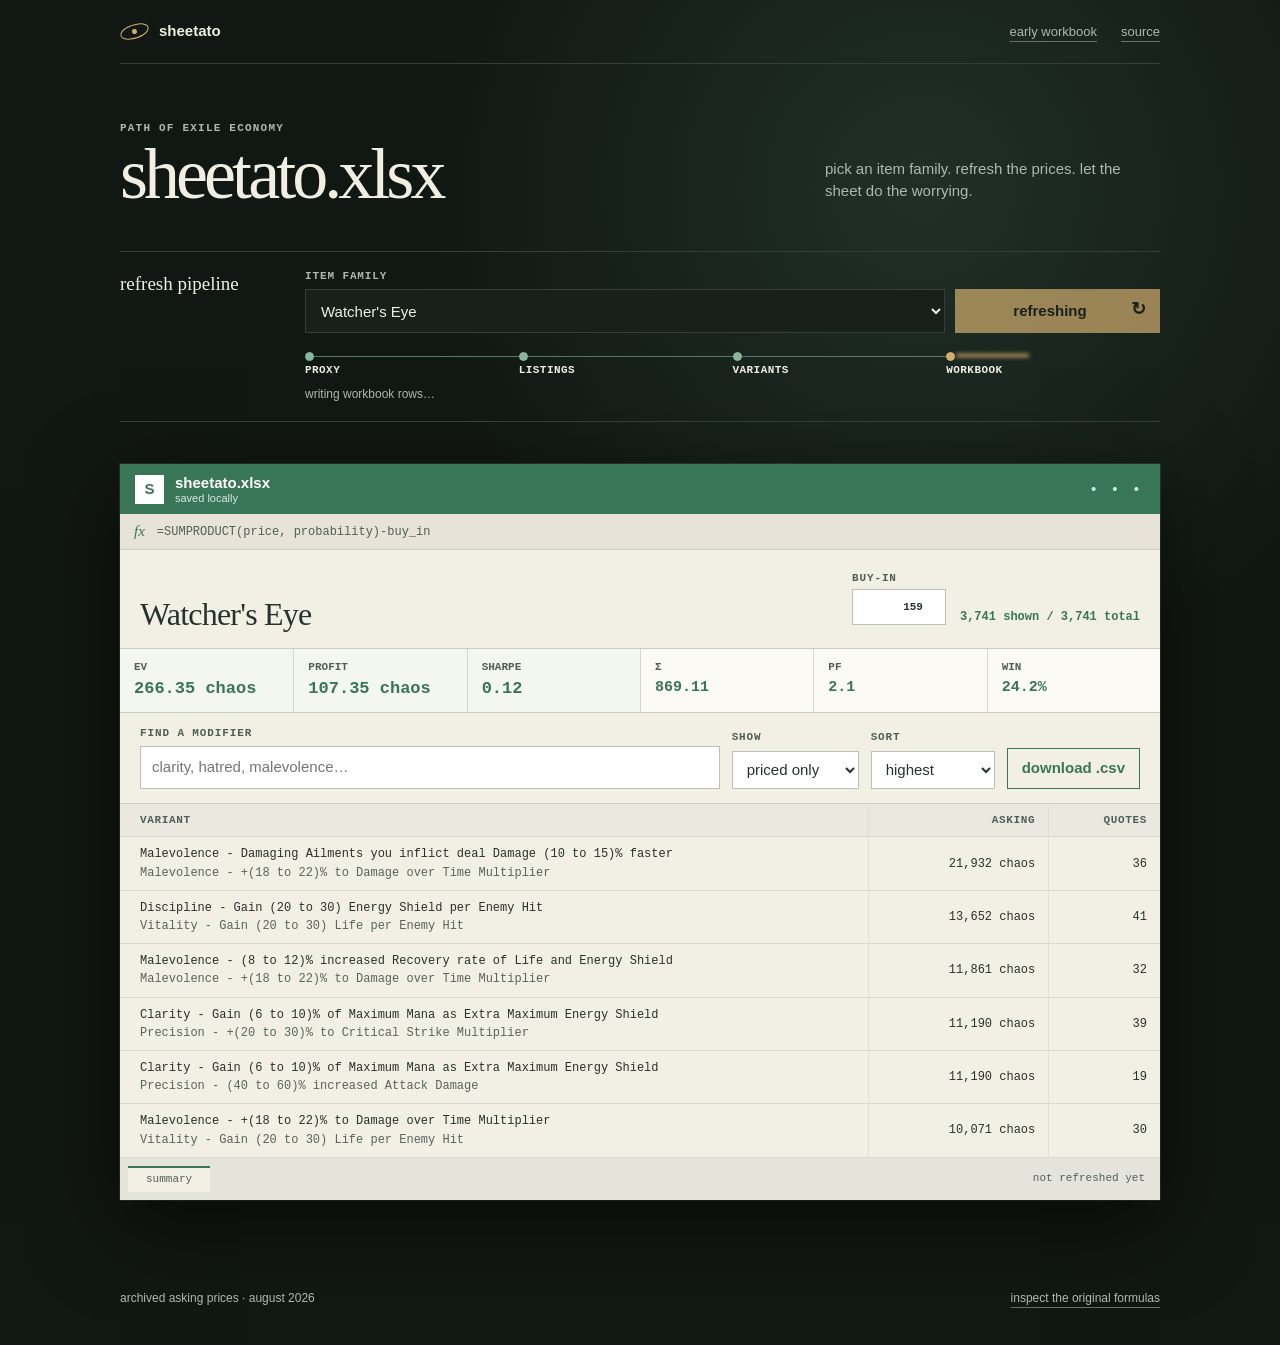
==== commit d66bda4c: "Improve workbook browsing controls" ====
--- a/examples/portfolio/index.html
+++ b/examples/portfolio/index.html
@@ -49,7 +49,7 @@
             <div><strong>sheetato.xlsx</strong><span>saved locally</span></div>
             <span class="window-dots" aria-hidden="true">• • •</span>
         </div>
-        <div class="formula-bar" aria-hidden="true"><span>fx</span><code>=AVERAGE(priced_variants)-buy_in</code></div>
+        <div class="formula-bar" aria-hidden="true"><span>fx</span><code id="formula">=SUMPRODUCT(price, probability)-buy_in</code></div>
         <div class="sheet-head">
             <h2 id="sheet-title">Watcher’s Eye</h2>
             <div class="sheet-summary">
@@ -62,6 +62,8 @@
 
         <div class="sheet-tools">
             <label class="sheet-search" for="search"><span>find a modifier</span><input id="search" type="search" placeholder="clarity, hatred, malevolence…" autocomplete="off"></label>
+            <label class="sheet-filter" for="coverage"><span>show</span><select id="coverage"><option value="priced">priced only</option><option value="all">all outcomes</option></select></label>
+            <label class="sheet-filter" for="sort"><span>sort</span><select id="sort"><option value="high">highest</option><option value="low">lowest</option><option value="listings">most quotes</option><option value="name">name</option></select></label>
             <button id="export">download .csv</button>
         </div>
 
--- a/examples/portfolio/browser.css
+++ b/examples/portfolio/browser.css
@@ -8,9 +8,9 @@
 .sheet{position:relative;margin-top:42px;background:var(--paper);color:var(--sheet-ink);box-shadow:0 24px 80px #0008,0 0 0 1px #faf8ef1c}.workbook-bar{min-height:50px;display:flex;align-items:center;gap:11px;padding:8px 15px;background:var(--green);color:#fff}.workbook-mark{width:29px;height:29px;display:grid;place-items:center;background:#fff;color:var(--green);font-weight:800}.workbook-bar div{display:grid;line-height:1.2}.workbook-bar div span{font-size:11px;color:#d8eadf}.window-dots{margin-left:auto;letter-spacing:6px;color:#d8eadf}.formula-bar{min-height:36px;display:flex;align-items:center;gap:12px;padding:8px 14px;border-bottom:1px solid #c9cec6;background:var(--paper-2);color:var(--sheet-muted);font:12px/1 ui-monospace,Consolas,monospace}.formula-bar span{font:italic 15px Georgia,serif;color:var(--green)}.formula-bar code{white-space:nowrap;overflow:hidden;text-overflow:ellipsis}
 .sheet-head{display:flex;align-items:end;justify-content:space-between;gap:18px;padding:22px 20px 17px;border-bottom:1px solid #c9cec6}.sheet-head h2{margin:0;font:400 32px/1.08 Georgia,serif;letter-spacing:-.025em}.sheet-summary{display:flex;align-items:end;gap:14px}.sheet-summary label{color:var(--sheet-muted)}.sheet-summary input{display:block;width:94px;min-height:36px;margin-top:4px;padding:5px 7px;border-color:#b9c1ba;background:#fff;color:var(--sheet-ink);text-align:right}.sheet-summary strong{padding-bottom:8px;color:var(--green);font:700 12px/1 ui-monospace,Consolas,monospace}
 .sheet-kpis{display:grid;grid-template-columns:repeat(6,1fr);border-bottom:1px solid #c9cec6;background:#fbfaf4}.sheet-kpis span{min-width:0;padding:13px 14px;border-left:1px solid #d5d8d0}.sheet-kpis span:first-child{border:0}.sheet-kpis small{display:block;color:var(--sheet-muted);font:700 11px/1 ui-monospace,Consolas,monospace;text-transform:uppercase}.sheet-kpis strong{display:block;margin-top:6px;overflow:hidden;color:var(--green);font:700 15px/1.15 ui-monospace,Consolas,monospace;text-overflow:ellipsis;white-space:nowrap}.sheet-kpis span:nth-child(-n+3){background:#f4f7ef}.sheet-kpis span:nth-child(-n+3) strong{font-size:17px}
-.sheet-tools{display:flex;align-items:end;gap:12px;padding:14px 20px;border-bottom:1px solid #c9cec6}.sheet-search{flex:1}.sheet-search span{color:var(--sheet-muted)}.sheet-search input{min-height:38px;border-color:#b9c1ba;background:#fff;color:var(--sheet-ink)}.sheet-tools button{min-height:38px;padding:8px 14px;border:1px solid var(--green);background:transparent;color:var(--green);font-weight:700;transition:background-color 120ms ease-out,color 120ms ease-out,transform 120ms ease-out}.sheet-tools button:hover{background:var(--green);color:#fff}.sheet-tools button:active{transform:scale(.96)}
+.sheet-tools{display:flex;align-items:end;gap:12px;padding:14px 20px;border-bottom:1px solid #c9cec6}.sheet-search{flex:1}.sheet-search span,.sheet-filter span{display:block;margin-bottom:6px;color:var(--sheet-muted);font:600 11px/1.2 ui-monospace,Consolas,monospace;letter-spacing:.08em;text-transform:uppercase}.sheet-search input,.sheet-filter select{min-height:38px;border-color:#b9c1ba;background:#fff;color:var(--sheet-ink)}.sheet-filter{min-width:112px}.sheet-filter select{padding:8px 10px}.sheet-tools button{min-height:38px;padding:8px 14px;border:1px solid var(--green);background:transparent;color:var(--green);font-weight:700;transition:background-color 120ms ease-out,color 120ms ease-out,transform 120ms ease-out}.sheet-tools button:hover{background:var(--green);color:#fff}.sheet-tools button:active{transform:scale(.96)}
 .table-wrap{overflow:auto}table{width:100%;border-collapse:collapse;font:12px/1.35 ui-monospace,Consolas,monospace}th{text-align:left;color:var(--sheet-muted);font-size:11px;font-weight:700;text-transform:uppercase;letter-spacing:.06em;background:#ebe9df}th,td{padding:9px 13px;border-bottom:1px solid #d6d8d1;border-right:1px solid #e0e1da}th:first-child,td:first-child{padding-left:20px}th:last-child,td:last-child{border-right:0}th:nth-child(n+2),td:nth-child(n+2){text-align:right;white-space:nowrap}td:first-child{width:72%}td span{display:block}td span+span{margin-top:2px;color:#56665d}tbody tr{--i:0;animation:write-row 280ms cubic-bezier(.2,0,0,1) both;animation-delay:calc(var(--i)*45ms)}tbody tr:hover{background:#e8f0e8}@keyframes write-row{from{opacity:.15;transform:translateX(-5px);background:#d6eadb}to{opacity:1;transform:none;background:transparent}}
 .sheet-actions{min-height:42px;display:flex;align-items:center;justify-content:space-between;padding:8px 15px 8px 8px;background:#e5e4da;color:var(--sheet-muted);font:11px/1 ui-monospace,Consolas,monospace}.sheet-tab{align-self:stretch;display:flex;align-items:center;padding:0 18px;border-top:2px solid var(--green);background:var(--paper)}#error{color:var(--danger)}#empty{padding:0 20px;color:#9b3c32}
 footer{display:flex;justify-content:space-between;gap:20px;padding-block:20px 38px;color:var(--muted);font-size:12px}.skip{position:absolute;top:-100px}.skip:focus{top:10px;left:10px;background:var(--night);padding:8px;z-index:5}
-@media(max-width:720px){header,main,footer{width:calc(100% - 28px)}header{height:58px}header nav{gap:13px}main{padding-block:40px 34px}.hero{display:block;margin-bottom:34px}.hero h1{font-size:clamp(42px,14vw,58px)}.hero-note{margin-top:20px}.refresh-panel{grid-template-columns:1fr}.refresh-panel h2{grid-row:auto;margin-bottom:15px}.refresh-control{grid-template-columns:1fr}.refresh-control button{margin-top:0}.pipeline{margin-top:17px}.sheet{margin-top:32px}.sheet-head{align-items:end;padding-inline:14px}.sheet-head h2{font-size:25px}.sheet-summary{display:block;text-align:right}.sheet-summary label{display:none}.sheet-kpis{grid-template-columns:repeat(2,1fr)}.sheet-kpis span:nth-child(odd){border-left:0}.sheet-tools{padding-inline:14px}.sheet-tools button{padding-inline:10px;white-space:nowrap}th:first-child,td:first-child{padding-left:14px;min-width:180px}.workbook-bar{padding-inline:11px}.formula-bar{padding-inline:11px}footer{display:block}footer a{display:block;margin-top:8px}}
+@media(max-width:720px){header,main,footer{width:calc(100% - 28px)}header{height:58px}header nav{gap:13px}main{padding-block:40px 34px}.hero{display:block;margin-bottom:34px}.hero h1{font-size:clamp(42px,14vw,58px)}.hero-note{margin-top:20px}.refresh-panel{grid-template-columns:1fr}.refresh-panel h2{grid-row:auto;margin-bottom:15px}.refresh-control{grid-template-columns:1fr}.refresh-control button{margin-top:0}.pipeline{margin-top:17px}.sheet{margin-top:32px}.sheet-head{align-items:end;padding-inline:14px}.sheet-head h2{font-size:25px}.sheet-summary{display:block;text-align:right}.sheet-summary label{display:none}.sheet-kpis{grid-template-columns:repeat(2,1fr)}.sheet-kpis span:nth-child(odd){border-left:0}.sheet-tools{display:grid;grid-template-columns:1fr 1fr;padding-inline:14px}.sheet-search{grid-column:1/-1}.sheet-filter{min-width:0}.sheet-tools button{padding-inline:10px;white-space:nowrap}.table-wrap{max-width:100%}th:first-child,td:first-child{padding-left:14px;min-width:180px}.workbook-bar{padding-inline:11px}.formula-bar{padding-inline:11px}footer{display:block}footer a{display:block;margin-top:8px}}
 @media(prefers-reduced-motion:reduce){*{animation:none!important;transition:none!important}}
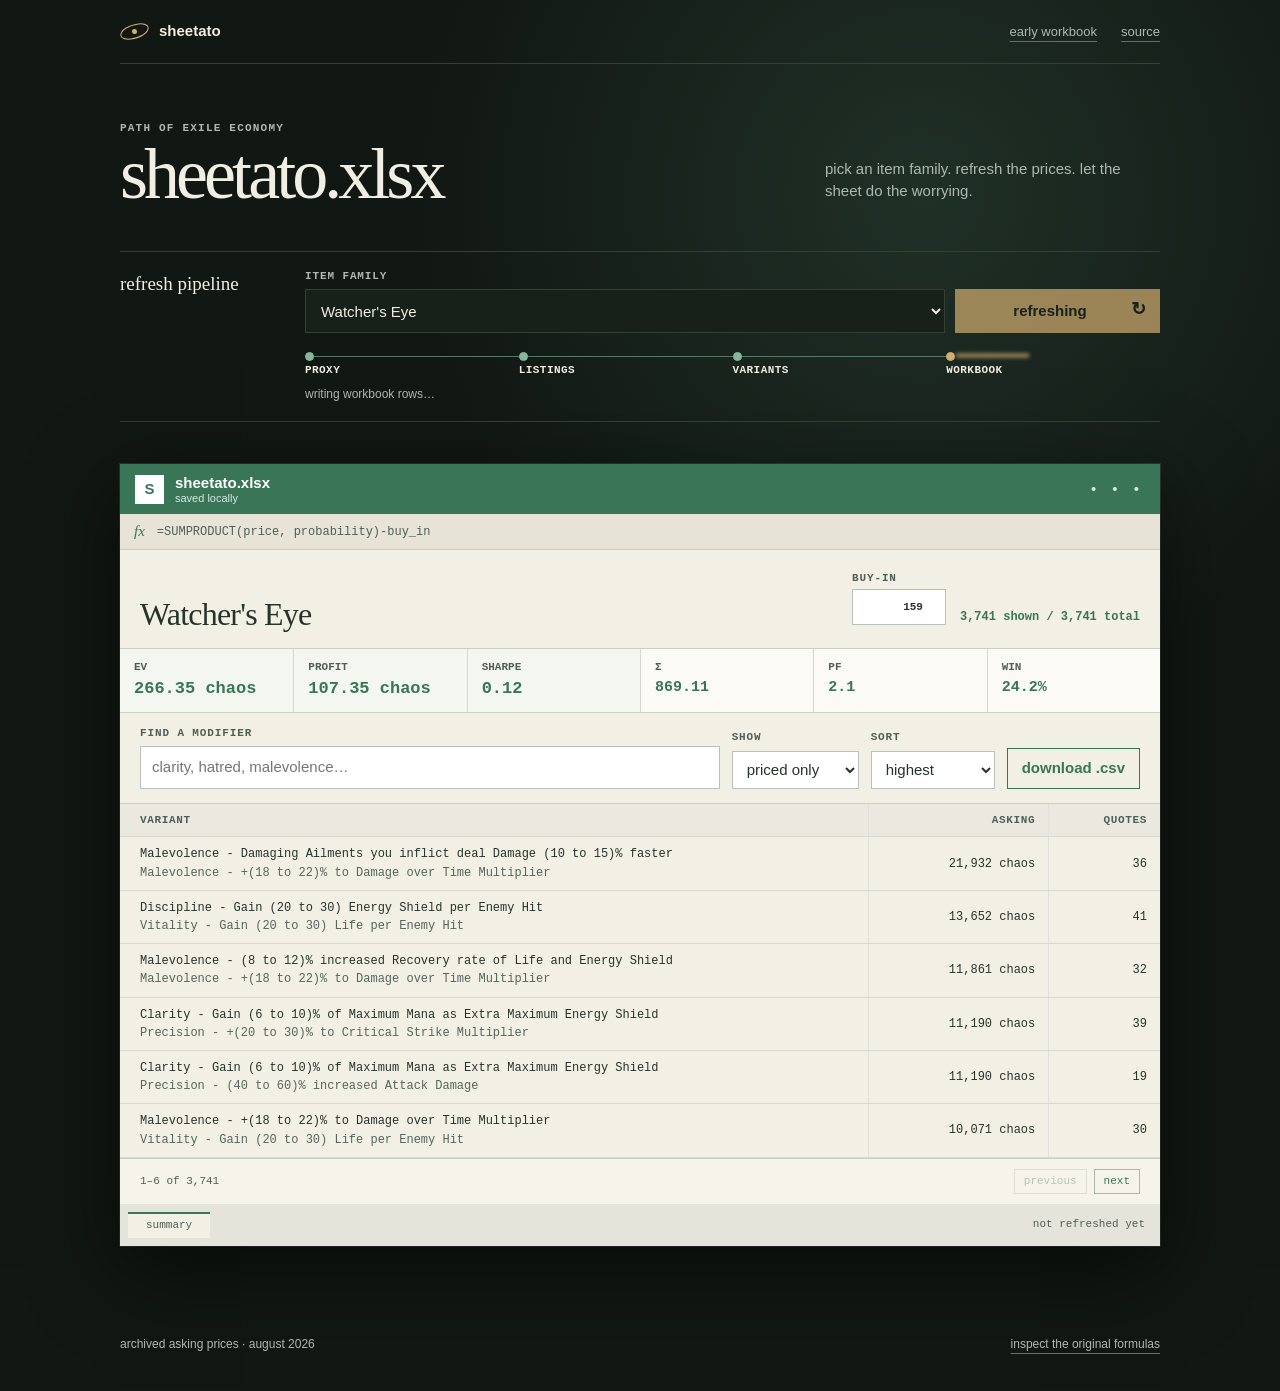
==== commit b0629b5a: "Paginate workbook variants without reshuffling" ====
--- a/examples/portfolio/index.html
+++ b/examples/portfolio/index.html
@@ -74,6 +74,10 @@
             </table>
         </div>
         <p id="empty" hidden>Nothing found. Try fewer words.</p>
+        <div class="table-pager" aria-label="Workbook rows">
+            <span id="page-info">0 rows</span>
+            <span><button id="previous" type="button" disabled>previous</button><button id="next" type="button" disabled>next</button></span>
+        </div>
         <div class="sheet-actions"><span class="sheet-tab">summary</span><span id="updated">not refreshed yet</span></div>
     </section>
     <p id="error" role="alert"></p>
--- a/examples/portfolio/browser.css
+++ b/examples/portfolio/browser.css
@@ -11,6 +11,7 @@
 .sheet-tools{display:flex;align-items:end;gap:12px;padding:14px 20px;border-bottom:1px solid #c9cec6}.sheet-search{flex:1}.sheet-search span,.sheet-filter span{display:block;margin-bottom:6px;color:var(--sheet-muted);font:600 11px/1.2 ui-monospace,Consolas,monospace;letter-spacing:.08em;text-transform:uppercase}.sheet-search input,.sheet-filter select{min-height:38px;border-color:#b9c1ba;background:#fff;color:var(--sheet-ink)}.sheet-filter{min-width:112px}.sheet-filter select{padding:8px 10px}.sheet-tools button{min-height:38px;padding:8px 14px;border:1px solid var(--green);background:transparent;color:var(--green);font-weight:700;transition:background-color 120ms ease-out,color 120ms ease-out,transform 120ms ease-out}.sheet-tools button:hover{background:var(--green);color:#fff}.sheet-tools button:active{transform:scale(.96)}
 .table-wrap{overflow:auto}table{width:100%;border-collapse:collapse;font:12px/1.35 ui-monospace,Consolas,monospace}th{text-align:left;color:var(--sheet-muted);font-size:11px;font-weight:700;text-transform:uppercase;letter-spacing:.06em;background:#ebe9df}th,td{padding:9px 13px;border-bottom:1px solid #d6d8d1;border-right:1px solid #e0e1da}th:first-child,td:first-child{padding-left:20px}th:last-child,td:last-child{border-right:0}th:nth-child(n+2),td:nth-child(n+2){text-align:right;white-space:nowrap}td:first-child{width:72%}td span{display:block}td span+span{margin-top:2px;color:#56665d}tbody tr{--i:0;animation:write-row 280ms cubic-bezier(.2,0,0,1) both;animation-delay:calc(var(--i)*45ms)}tbody tr:hover{background:#e8f0e8}@keyframes write-row{from{opacity:.15;transform:translateX(-5px);background:#d6eadb}to{opacity:1;transform:none;background:transparent}}
 .sheet-actions{min-height:42px;display:flex;align-items:center;justify-content:space-between;padding:8px 15px 8px 8px;background:#e5e4da;color:var(--sheet-muted);font:11px/1 ui-monospace,Consolas,monospace}.sheet-tab{align-self:stretch;display:flex;align-items:center;padding:0 18px;border-top:2px solid var(--green);background:var(--paper)}#error{color:var(--danger)}#empty{padding:0 20px;color:#9b3c32}
+.table-pager{display:flex;align-items:center;justify-content:space-between;gap:12px;padding:10px 20px;border-top:1px solid #c9cec6;background:#f5f3ea;color:var(--sheet-muted);font:11px/1 ui-monospace,Consolas,monospace}.table-pager button{margin-left:7px;padding:6px 9px;border:1px solid #aeb8af;background:transparent;color:var(--green);font:inherit}.table-pager button:disabled{opacity:.35;cursor:default}
 footer{display:flex;justify-content:space-between;gap:20px;padding-block:20px 38px;color:var(--muted);font-size:12px}.skip{position:absolute;top:-100px}.skip:focus{top:10px;left:10px;background:var(--night);padding:8px;z-index:5}
-@media(max-width:720px){header,main,footer{width:calc(100% - 28px)}header{height:58px}header nav{gap:13px}main{padding-block:40px 34px}.hero{display:block;margin-bottom:34px}.hero h1{font-size:clamp(42px,14vw,58px)}.hero-note{margin-top:20px}.refresh-panel{grid-template-columns:1fr}.refresh-panel h2{grid-row:auto;margin-bottom:15px}.refresh-control{grid-template-columns:1fr}.refresh-control button{margin-top:0}.pipeline{margin-top:17px}.sheet{margin-top:32px}.sheet-head{align-items:end;padding-inline:14px}.sheet-head h2{font-size:25px}.sheet-summary{display:block;text-align:right}.sheet-summary label{display:none}.sheet-kpis{grid-template-columns:repeat(2,1fr)}.sheet-kpis span:nth-child(odd){border-left:0}.sheet-tools{display:grid;grid-template-columns:1fr 1fr;padding-inline:14px}.sheet-search{grid-column:1/-1}.sheet-filter{min-width:0}.sheet-tools button{padding-inline:10px;white-space:nowrap}.table-wrap{max-width:100%}th:first-child,td:first-child{padding-left:14px;min-width:180px}.workbook-bar{padding-inline:11px}.formula-bar{padding-inline:11px}footer{display:block}footer a{display:block;margin-top:8px}}
+@media(max-width:720px){header,main,footer{width:calc(100% - 28px)}header{height:58px}header nav{gap:13px}main{padding-block:40px 34px}.hero{display:block;margin-bottom:34px}.hero h1{font-size:clamp(42px,14vw,58px)}.hero-note{margin-top:20px}.refresh-panel{grid-template-columns:1fr}.refresh-panel h2{grid-row:auto;margin-bottom:15px}.refresh-control{grid-template-columns:1fr}.refresh-control button{margin-top:0}.pipeline{margin-top:17px}.sheet{margin-top:32px}.sheet-head{align-items:end;padding-inline:14px}.sheet-head h2{font-size:25px}.sheet-summary{display:block;text-align:right}.sheet-summary label{display:none}.sheet-kpis{grid-template-columns:repeat(2,1fr)}.sheet-kpis span:nth-child(odd){border-left:0}.sheet-tools{display:grid;grid-template-columns:1fr 1fr;padding-inline:14px}.sheet-search{grid-column:1/-1}.sheet-filter{min-width:0}.sheet-tools button{padding-inline:10px;white-space:nowrap}.table-wrap{max-width:100%}.table-pager{padding-inline:14px}th:first-child,td:first-child{padding-left:14px;min-width:180px}.workbook-bar{padding-inline:11px}.formula-bar{padding-inline:11px}footer{display:block}footer a{display:block;margin-top:8px}}
 @media(prefers-reduced-motion:reduce){*{animation:none!important;transition:none!important}}
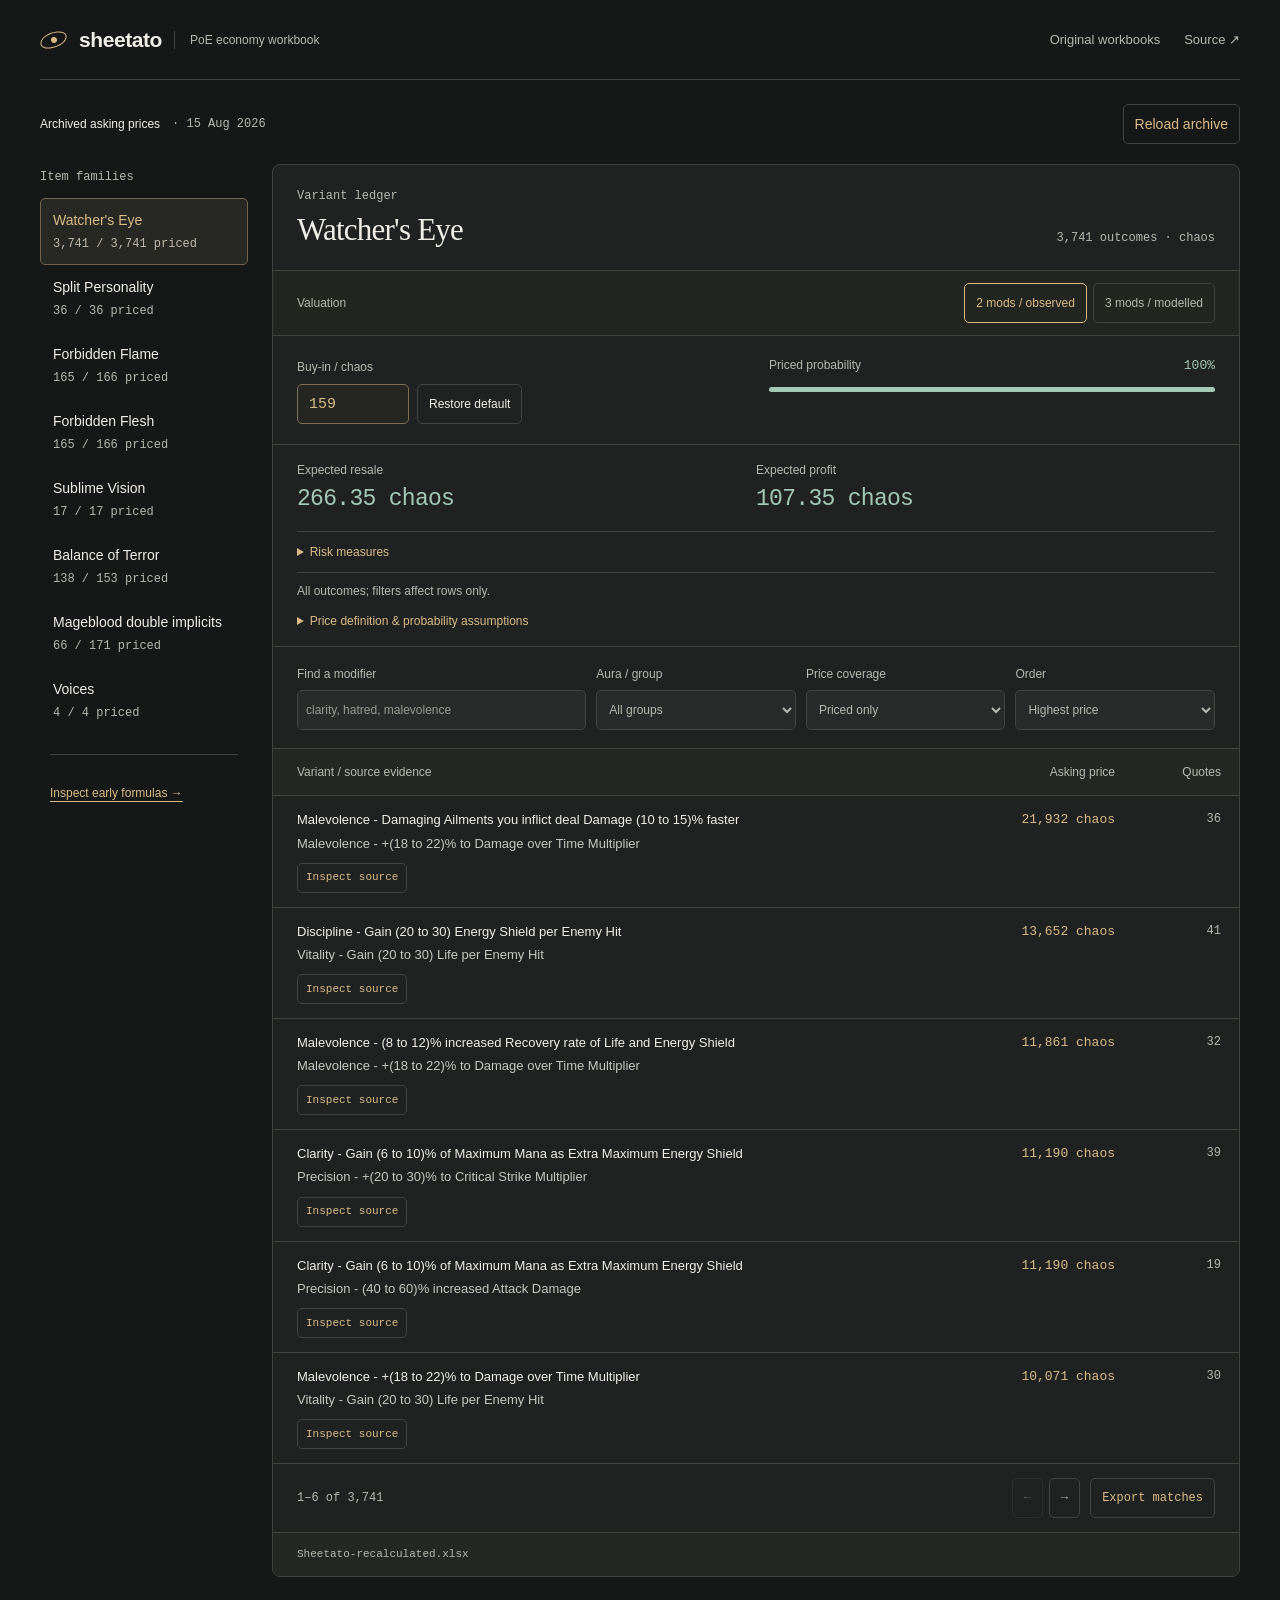
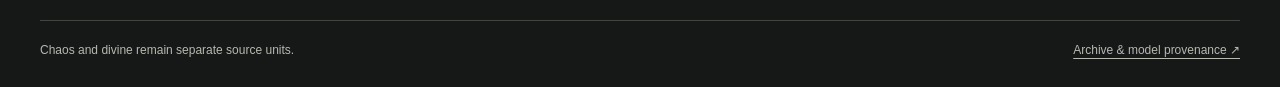
==== commit 40f5d88b: "Build archived economy ledger with real reload and valuation controls" ====
--- a/examples/portfolio/index.html
+++ b/examples/portfolio/index.html
@@ -1,89 +1,11 @@
-<!doctype html>
-<html lang="en">
-<head>
-    <meta charset="utf-8">
-    <meta name="viewport" content="width=device-width,initial-scale=1">
-    <meta name="theme-color" content="#121914">
-    <title>sheetato / item pricing workbook</title>
-    <link rel="icon" href="assets/favicon.svg" type="image/svg+xml">
-    <link rel="stylesheet" href="browser.css">
-    <link rel="stylesheet" href="identity.css">
-</head>
-<body>
-<a class="skip" href="#refresh">skip to refresh</a>
-<header>
-    <a class="brand" href="https://lolstar123.github.io/just-a-little-further/">
-        <span class="eye" aria-hidden="true"><i></i></span>
-        <span>sheetato</span>
-    </a>
-    <nav><a href="archive.html">early workbook</a><a href="https://github.com/LolStar123/poe-item-pricer">source</a></nav>
-</header>
-
-<main>
-    <section class="hero" aria-labelledby="page-title">
-        <div>
-            <p>path of exile economy</p>
-            <h1 id="page-title">sheetato.xlsx</h1>
-        </div>
-        <p class="hero-note">pick an item family. refresh the prices. let the sheet do the worrying.</p>
-    </section>
-
-    <section class="refresh-panel" aria-labelledby="refresh-heading">
-        <h2 id="refresh-heading">refresh pipeline</h2>
-        <div class="refresh-control">
-            <label for="dataset-select"><span>item family</span><select id="dataset-select"></select></label>
-            <button id="refresh"><span>refresh workbook</span><b aria-hidden="true">↻</b></button>
-        </div>
-        <div class="pipeline" aria-label="Refresh progress">
-            <div data-step="proxy"><i></i><span>proxy</span></div>
-            <div data-step="collect"><i></i><span>listings</span></div>
-            <div data-step="clean"><i></i><span>variants</span></div>
-            <div data-step="write"><i></i><span>workbook</span></div>
-        </div>
-        <p id="status" role="status">ready to refresh.</p>
-    </section>
-
-    <section class="sheet" aria-labelledby="sheet-title">
-        <div class="workbook-bar">
-            <span class="workbook-mark" aria-hidden="true">S</span>
-            <div><strong>sheetato.xlsx</strong><span>saved locally</span></div>
-            <span class="window-dots" aria-hidden="true">• • •</span>
-        </div>
-        <div class="formula-bar" aria-hidden="true"><span>fx</span><code id="formula">=SUMPRODUCT(price, probability)-buy_in</code></div>
-        <div class="sheet-head">
-            <h2 id="sheet-title">Watcher’s Eye</h2>
-            <div class="sheet-summary">
-                <label for="buy-in">buy-in<input id="buy-in" type="number" min="0" step=".1"></label>
-                <strong id="row-count">0 rows</strong>
-            </div>
-        </div>
-
-        <div class="sheet-kpis" id="sheet-kpis" aria-label="Workbook risk statistics"></div>
-
-        <div class="sheet-tools">
-            <label class="sheet-search" for="search"><span>find a modifier</span><input id="search" type="search" placeholder="clarity, hatred, malevolence…" autocomplete="off"></label>
-            <label class="sheet-filter" for="coverage"><span>show</span><select id="coverage"><option value="priced">priced only</option><option value="all">all outcomes</option></select></label>
-            <label class="sheet-filter" for="sort"><span>sort</span><select id="sort"><option value="high">highest</option><option value="low">lowest</option><option value="listings">most quotes</option><option value="name">name</option></select></label>
-            <button id="export">download .csv</button>
-        </div>
-
-        <div class="table-wrap">
-            <table>
-                <thead><tr><th>variant</th><th>asking</th><th>quotes</th></tr></thead>
-                <tbody id="rows"></tbody>
-            </table>
-        </div>
-        <p id="empty" hidden>Nothing found. Try fewer words.</p>
-        <div class="table-pager" aria-label="Workbook rows">
-            <span id="page-info">0 rows</span>
-            <span><button id="previous" type="button" disabled>previous</button><button id="next" type="button" disabled>next</button></span>
-        </div>
-        <div class="sheet-actions"><span class="sheet-tab">summary</span><span id="updated">not refreshed yet</span></div>
-    </section>
-    <p id="error" role="alert"></p>
-</main>
-
-<footer><span>archived asking prices · august 2026</span><a href="archive.html">inspect the original formulas</a></footer>
-<script type="module" src="browser.mjs"></script>
-</body>
-</html>
+<!doctype html><html lang="en"><head><meta charset="utf-8"><meta name="viewport" content="width=device-width,initial-scale=1"><meta name="theme-color" content="#161717"><title>Sheetato | PoE economy workbook</title><link rel="icon" href="assets/favicon.svg" type="image/svg+xml"><link rel="stylesheet" href="browser.css"></head><body>
+<a class="skip" href="#buy-in">Skip to buy-in</a><header><a class="brand" href="./"><span class="eye" aria-hidden="true"><i></i></span>sheetato<span class="brand-note">PoE economy workbook</span></a><nav aria-label="Workbook navigation"><a href="archive.html">Original workbooks</a><a href="https://github.com/LolStar123/poe-item-pricer">Source &#8599;</a></nav></header>
+<main><div class="archive-banner"><div><strong>Archived asking prices</strong><span id="archive-date">&#183; 15 Aug 2026</span></div><button id="refresh">Reload archive</button></div><p id="status" role="status">Loading archived observations...</p>
+<div class="workbench"><aside class="family-rail"><p class="rail-label">Item families</p><div id="families" aria-label="Select an item family"></div><div class="rail-foot"><a href="archive.html">Inspect early formulas &#8594;</a></div></aside>
+<div class="ledger"><label class="mobile-family" for="dataset-select">Item family<select id="dataset-select" disabled></select></label><section class="sheet" aria-labelledby="sheet-title"><div class="sheet-heading"><div><p class="eyebrow">Variant ledger</p><h1 id="sheet-title">Loading workbook</h1></div><span id="row-count" class="row-count"></span></div>
+<div id="watcher-controls" class="mode-band" hidden><span>Valuation</span><div role="group" aria-label="Watcher's Eye valuation mode"><button data-mode="pairs" aria-pressed="true">2 mods / observed</button><button data-mode="triples" aria-pressed="false">3 mods / modelled</button></div></div>
+<div class="assumptions"><div><label for="buy-in">Buy-in / <span id="cost-unit">currency</span></label><div class="cost-controls"><input id="buy-in" type="number" min="0" step="any" disabled><button id="restore" disabled>Restore default</button></div></div><div class="coverage"><div><span>Priced probability</span><strong id="coverage-value">Unknown</strong></div><div class="coverage-track"><i id="coverage-fill"></i></div><p id="coverage-note"></p></div></div><p id="cost-error" role="alert" hidden></p><div class="sheet-kpis" id="sheet-kpis" aria-label="Full-distribution risk statistics"></div><p class="calculation-note">All outcomes; filters affect rows only.</p>
+<details class="model-note"><summary>Price definition &amp; probability assumptions</summary><p id="assumption"></p><p id="model-detail"></p></details>
+<div class="sheet-tools"><label class="sheet-search" for="search">Find a modifier<input id="search" type="search" placeholder="clarity, hatred, malevolence" autocomplete="off" disabled></label><label for="group">Aura / group<select id="group" disabled><option value="">All groups</option></select></label><label for="coverage">Price coverage<select id="coverage" disabled><option value="priced">Priced only</option><option value="all">All outcomes</option><option value="missing">Missing only</option></select></label><label for="sort">Order<select id="sort" disabled><option value="high">Highest price</option><option value="low">Lowest price</option><option value="listings">Most quotes</option><option value="name">Name A-Z</option></select></label></div>
+<div class="table-wrap"><table><thead><tr><th>Variant / source evidence</th><th>Asking price</th><th>Quotes</th></tr></thead><tbody id="rows"></tbody></table></div><p id="empty" hidden>No matching outcomes. Clear the search or change the coverage filter.</p><div class="table-pager" aria-label="Ledger pages"><span id="page-info">0 rows</span><div><button id="previous" disabled aria-label="Previous page">&#8592;</button><button id="next" disabled aria-label="Next page">&#8594;</button><button id="export" disabled>Export matches</button></div></div><div class="sheet-foot"><span id="source-book"></span></div></section><p id="error" role="alert"></p></div></div></main>
+<footer><span>Chaos and divine remain separate source units.</span><a href="https://github.com/LolStar123/poe-item-pricer/blob/main/PROVENANCE.md">Archive &amp; model provenance &#8599;</a></footer><script type="module" src="browser.mjs"></script></body></html>
--- a/examples/portfolio/browser.css
+++ b/examples/portfolio/browser.css
@@ -1,17 +1,803 @@
-@charset "UTF-8";
-:root{color-scheme:dark;--night:#111713;--night-2:#172019;--ink:#f1eee4;--muted:#aeb8b0;--rule:#334039;--paper:#f2efe4;--paper-2:#e7e3d6;--sheet-ink:#26332b;--sheet-muted:#4f5f56;--green:#397557;--green-bright:#88b69d;--amber:#d2ae70;--danger:#e3a79e}
-*{box-sizing:border-box}html{background:var(--night)}body{margin:0;background:radial-gradient(circle at 72% 14%,#203027 0,transparent 32rem),var(--night);color:var(--ink);font:15px/1.5 "Segoe UI",Arial,sans-serif}a{color:inherit;text-decoration-color:#647168;text-underline-offset:5px}button,input,select{font:inherit;border-radius:0}button{cursor:pointer}:focus-visible{outline:2px solid var(--amber);outline-offset:3px}[hidden]{display:none!important}
-header,main,footer{width:min(1040px,calc(100% - 48px));margin-inline:auto}header{height:64px;display:flex;align-items:center;justify-content:space-between;border-bottom:1px solid var(--rule)}header nav{display:flex;gap:24px;color:var(--muted);font-size:13px}.brand{display:flex;align-items:center;gap:10px;text-decoration:none;font-weight:700}.eye{width:29px;height:15px;display:grid;place-items:center;border:1px solid var(--amber);border-radius:70% 35%;rotate:-7deg}.eye i{width:5px;height:5px;background:var(--amber);border-radius:50%}
-main{padding-block:58px 54px}.hero{display:flex;align-items:end;justify-content:space-between;gap:40px;margin-bottom:44px}.hero p{margin:0;color:var(--muted)}.hero>div>p{margin-bottom:7px;font:600 11px/1.2 ui-monospace,Consolas,monospace;letter-spacing:.11em;text-transform:uppercase}.hero h1{margin:0;font:400 clamp(43px,7vw,72px)/.9 Georgia,serif;letter-spacing:-.055em}.hero-note{max-width:335px;padding-bottom:4px;font-size:15px}
-.refresh-panel{display:grid;grid-template-columns:155px minmax(290px,1fr);column-gap:30px;border-block:1px solid var(--rule);padding:18px 0}.refresh-panel h2{grid-row:1/4;margin:3px 0 0;font:400 19px/1.2 Georgia,serif}.refresh-control{display:grid;grid-template-columns:minmax(230px,1fr) 205px;gap:10px}.refresh-control label span,.sheet-search span,.sheet-summary label{display:block;margin-bottom:6px;color:var(--muted);font:600 11px/1.2 ui-monospace,Consolas,monospace;letter-spacing:.08em;text-transform:uppercase}select,input{width:100%;min-height:44px;border:1px solid var(--rule);background:var(--night-2);padding:9px 11px;color:var(--ink)}.refresh-control button{min-height:44px;margin-top:19px;padding:8px 13px;border:1px solid var(--amber);background:var(--amber);color:#172019;font-weight:750;transition:transform 120ms ease-out,filter 120ms ease-out}.refresh-control button:hover{filter:brightness(1.06)}.refresh-control button:active{transform:scale(.96)}.refresh-control button b{float:right;font-size:18px;line-height:1}.refresh-control button:disabled{opacity:.7;cursor:wait}
-.pipeline{display:grid;grid-template-columns:repeat(4,1fr);margin-top:19px}.pipeline div{position:relative;padding-top:13px;color:#8a958d;font:600 11px/1 ui-monospace,Consolas,monospace;letter-spacing:.04em;text-transform:uppercase}.pipeline div:before{content:"";position:absolute;left:8px;right:-8px;top:4px;border-top:1px solid var(--rule)}.pipeline div:last-child:before{right:calc(100% - 8px)}.pipeline i{position:absolute;top:0;left:0;width:9px;height:9px;border:1px solid #647068;background:var(--night);border-radius:50%}.pipeline .active,.pipeline .done{color:var(--ink)}.pipeline .active i{background:var(--amber);border-color:var(--amber);animation:pulse .55s ease-in-out infinite alternate}.pipeline .active:after{content:"";position:absolute;top:2px;left:10px;width:34%;border-top:3px solid var(--amber);filter:blur(2px);animation:travel .55s linear infinite}.pipeline .done i{background:var(--green-bright);border-color:var(--green-bright)}.pipeline .done:before{border-color:#557966}#status{margin:9px 0 0;color:var(--muted);font-size:12px}@keyframes pulse{to{scale:1.35}}@keyframes travel{from{translate:0}to{translate:145%}}
-.sheet{position:relative;margin-top:42px;background:var(--paper);color:var(--sheet-ink);box-shadow:0 24px 80px #0008,0 0 0 1px #faf8ef1c}.workbook-bar{min-height:50px;display:flex;align-items:center;gap:11px;padding:8px 15px;background:var(--green);color:#fff}.workbook-mark{width:29px;height:29px;display:grid;place-items:center;background:#fff;color:var(--green);font-weight:800}.workbook-bar div{display:grid;line-height:1.2}.workbook-bar div span{font-size:11px;color:#d8eadf}.window-dots{margin-left:auto;letter-spacing:6px;color:#d8eadf}.formula-bar{min-height:36px;display:flex;align-items:center;gap:12px;padding:8px 14px;border-bottom:1px solid #c9cec6;background:var(--paper-2);color:var(--sheet-muted);font:12px/1 ui-monospace,Consolas,monospace}.formula-bar span{font:italic 15px Georgia,serif;color:var(--green)}.formula-bar code{white-space:nowrap;overflow:hidden;text-overflow:ellipsis}
-.sheet-head{display:flex;align-items:end;justify-content:space-between;gap:18px;padding:22px 20px 17px;border-bottom:1px solid #c9cec6}.sheet-head h2{margin:0;font:400 32px/1.08 Georgia,serif;letter-spacing:-.025em}.sheet-summary{display:flex;align-items:end;gap:14px}.sheet-summary label{color:var(--sheet-muted)}.sheet-summary input{display:block;width:94px;min-height:36px;margin-top:4px;padding:5px 7px;border-color:#b9c1ba;background:#fff;color:var(--sheet-ink);text-align:right}.sheet-summary strong{padding-bottom:8px;color:var(--green);font:700 12px/1 ui-monospace,Consolas,monospace}
-.sheet-kpis{display:grid;grid-template-columns:repeat(6,1fr);border-bottom:1px solid #c9cec6;background:#fbfaf4}.sheet-kpis span{min-width:0;padding:13px 14px;border-left:1px solid #d5d8d0}.sheet-kpis span:first-child{border:0}.sheet-kpis small{display:block;color:var(--sheet-muted);font:700 11px/1 ui-monospace,Consolas,monospace;text-transform:uppercase}.sheet-kpis strong{display:block;margin-top:6px;overflow:hidden;color:var(--green);font:700 15px/1.15 ui-monospace,Consolas,monospace;text-overflow:ellipsis;white-space:nowrap}.sheet-kpis span:nth-child(-n+3){background:#f4f7ef}.sheet-kpis span:nth-child(-n+3) strong{font-size:17px}
-.sheet-tools{display:flex;align-items:end;gap:12px;padding:14px 20px;border-bottom:1px solid #c9cec6}.sheet-search{flex:1}.sheet-search span,.sheet-filter span{display:block;margin-bottom:6px;color:var(--sheet-muted);font:600 11px/1.2 ui-monospace,Consolas,monospace;letter-spacing:.08em;text-transform:uppercase}.sheet-search input,.sheet-filter select{min-height:38px;border-color:#b9c1ba;background:#fff;color:var(--sheet-ink)}.sheet-filter{min-width:112px}.sheet-filter select{padding:8px 10px}.sheet-tools button{min-height:38px;padding:8px 14px;border:1px solid var(--green);background:transparent;color:var(--green);font-weight:700;transition:background-color 120ms ease-out,color 120ms ease-out,transform 120ms ease-out}.sheet-tools button:hover{background:var(--green);color:#fff}.sheet-tools button:active{transform:scale(.96)}
-.table-wrap{overflow:auto}table{width:100%;border-collapse:collapse;font:12px/1.35 ui-monospace,Consolas,monospace}th{text-align:left;color:var(--sheet-muted);font-size:11px;font-weight:700;text-transform:uppercase;letter-spacing:.06em;background:#ebe9df}th,td{padding:9px 13px;border-bottom:1px solid #d6d8d1;border-right:1px solid #e0e1da}th:first-child,td:first-child{padding-left:20px}th:last-child,td:last-child{border-right:0}th:nth-child(n+2),td:nth-child(n+2){text-align:right;white-space:nowrap}td:first-child{width:72%}td span{display:block}td span+span{margin-top:2px;color:#56665d}tbody tr{--i:0;animation:write-row 280ms cubic-bezier(.2,0,0,1) both;animation-delay:calc(var(--i)*45ms)}tbody tr:hover{background:#e8f0e8}@keyframes write-row{from{opacity:.15;transform:translateX(-5px);background:#d6eadb}to{opacity:1;transform:none;background:transparent}}
-.sheet-actions{min-height:42px;display:flex;align-items:center;justify-content:space-between;padding:8px 15px 8px 8px;background:#e5e4da;color:var(--sheet-muted);font:11px/1 ui-monospace,Consolas,monospace}.sheet-tab{align-self:stretch;display:flex;align-items:center;padding:0 18px;border-top:2px solid var(--green);background:var(--paper)}#error{color:var(--danger)}#empty{padding:0 20px;color:#9b3c32}
-.table-pager{display:flex;align-items:center;justify-content:space-between;gap:12px;padding:10px 20px;border-top:1px solid #c9cec6;background:#f5f3ea;color:var(--sheet-muted);font:11px/1 ui-monospace,Consolas,monospace}.table-pager button{margin-left:7px;padding:6px 9px;border:1px solid #aeb8af;background:transparent;color:var(--green);font:inherit}.table-pager button:disabled{opacity:.35;cursor:default}
-footer{display:flex;justify-content:space-between;gap:20px;padding-block:20px 38px;color:var(--muted);font-size:12px}.skip{position:absolute;top:-100px}.skip:focus{top:10px;left:10px;background:var(--night);padding:8px;z-index:5}
-@media(max-width:720px){header,main,footer{width:calc(100% - 28px)}header{height:58px}header nav{gap:13px}main{padding-block:40px 34px}.hero{display:block;margin-bottom:34px}.hero h1{font-size:clamp(42px,14vw,58px)}.hero-note{margin-top:20px}.refresh-panel{grid-template-columns:1fr}.refresh-panel h2{grid-row:auto;margin-bottom:15px}.refresh-control{grid-template-columns:1fr}.refresh-control button{margin-top:0}.pipeline{margin-top:17px}.sheet{margin-top:32px}.sheet-head{align-items:end;padding-inline:14px}.sheet-head h2{font-size:25px}.sheet-summary{display:block;text-align:right}.sheet-summary label{display:none}.sheet-kpis{grid-template-columns:repeat(2,1fr)}.sheet-kpis span:nth-child(odd){border-left:0}.sheet-tools{display:grid;grid-template-columns:1fr 1fr;padding-inline:14px}.sheet-search{grid-column:1/-1}.sheet-filter{min-width:0}.sheet-tools button{padding-inline:10px;white-space:nowrap}.table-wrap{max-width:100%}.table-pager{padding-inline:14px}th:first-child,td:first-child{padding-left:14px;min-width:180px}.workbook-bar{padding-inline:11px}.formula-bar{padding-inline:11px}footer{display:block}footer a{display:block;margin-top:8px}}
-@media(prefers-reduced-motion:reduce){*{animation:none!important;transition:none!important}}
+:root {
+    color-scheme:dark;
+    --night:#161717;
+    --ledger:#202222;
+    --cell:#292b2a;
+    --ink:#f0eee7;
+    --muted:#b6b9af;
+    --rule:#41453f;
+    --bronze:#d9bb88;
+    --calc:#a3c9b5;
+    --danger:#eab0a4;
+    font-family:"Segoe UI",Arial,sans-serif
+}
+* {
+    box-sizing:border-box
+}
+html {
+    background:var(--night)
+}
+body {
+    margin:0;
+    color:var(--ink);
+    background:var(--night);
+    font-size:14px;
+    line-height:1.5
+}
+a {
+    color:inherit;
+    text-underline-offset:4px
+}
+button,input,select {
+    font:inherit;
+    color:inherit;
+    background:var(--cell);
+    border:1px solid var(--rule);
+    border-radius:5px;
+    min-height:40px;
+    padding:8px 11px;
+    max-width:100%
+}
+input,select {
+    width:100%;
+    min-width:0
+}
+button {
+    cursor:pointer;
+    transition:background-color 120ms,border-color 120ms
+}
+button:hover:not(:disabled) {
+    border-color:var(--bronze);
+    background:#343832
+}
+button:disabled {
+    opacity:.4;
+    cursor:default
+}
+button[aria-pressed=true] {
+    color:var(--bronze);
+    border-color:var(--bronze);
+    background:#30302b
+}
+:focus-visible {
+    outline:2px solid var(--bronze);
+    outline-offset:3px
+}
+[hidden] {
+    display:none!important
+}
+input::placeholder {
+    color:#969c93
+}
+header,main,footer {
+    width:min(1200px,calc(100% - 64px));
+    margin:auto
+}
+header {
+    min-height:80px;
+    display:flex;
+    align-items:center;
+    justify-content:space-between;
+    gap:24px;
+    border-bottom:1px solid var(--rule)
+}
+header nav {
+    display:flex;
+    gap:24px;
+    font-size:13px;
+    color:var(--muted)
+}
+header nav a {
+    min-height:40px;
+    display:flex;
+    align-items:center;
+    text-decoration:none
+}
+.brand {
+    display:flex;
+    align-items:center;
+    gap:12px;
+    text-decoration:none;
+    font-weight:650;
+    font-size:21px;
+    letter-spacing:-.02em
+}
+.brand-note {
+    font-size:12px;
+    font-weight:400;
+    letter-spacing:0;
+    color:var(--muted);
+    padding-left:15px;
+    border-left:1px solid var(--rule)
+}
+.eye {
+    width:27px;
+    height:16px;
+    display:grid;
+    place-items:center;
+    border:1px solid var(--bronze);
+    border-radius:70% 35%;
+    rotate:-7deg
+}
+.eye i {
+    width:6px;
+    height:6px;
+    background:var(--bronze);
+    border-radius:50%
+}
+main {
+    padding-top:24px
+}
+.archive-banner {
+    display:flex;
+    align-items:center;
+    justify-content:space-between;
+    gap:16px
+}
+.archive-banner>div {
+    display:flex;
+    align-items:center;
+    flex-wrap:wrap;
+    gap:12px;
+    color:var(--muted);
+    font-size:12px
+}
+.archive-banner strong {
+    font-weight:500;
+    color:var(--ink)
+}
+.archive-dot {
+    width:6px;
+    height:6px;
+    border-radius:50%;
+    background:var(--bronze)
+}
+#archive-date {
+    font-family:Consolas,monospace
+}
+.archive-caption {
+    border-left:1px solid var(--rule);
+    padding-left:12px
+}
+.archive-banner button {
+    color:var(--bronze);
+    background:transparent;
+    white-space:nowrap
+}
+#status {
+    min-height:20px;
+    font-size:12px;
+    color:var(--muted);
+    margin:8px 0 24px
+}
+.workbench {
+    display:grid;
+    grid-template-columns:208px minmax(0,1fr);
+    gap:24px
+}
+.family-rail {
+    padding-top:4px
+}
+.rail-label {
+    font:12px/1.5 Consolas,monospace;
+    color:var(--muted);
+    margin:0 0 12px
+}
+.family-rail button {
+    display:block;
+    text-align:left;
+    width:100%;
+    border:1px solid transparent;
+    background:transparent;
+    min-height:66px;
+    border-radius:5px;
+    padding:11px 12px
+}
+.family-rail button strong {
+    display:block;
+    font-size:14px;
+    font-weight:500
+}
+.family-rail button span {
+    display:block;
+    font:12px/1.5 Consolas,monospace;
+    color:var(--muted);
+    margin-top:4px
+}
+.family-rail button[aria-pressed=true] {
+    color:var(--bronze);
+    background:#272824;
+    border-color:#71634c
+}
+.family-rail button[aria-pressed=true] span {
+    color:#c1baac
+}
+.rail-foot {
+    font-size:12px;
+    color:var(--muted);
+    line-height:1.7;
+    border-top:1px solid var(--rule);
+    margin:20px 10px 0;
+    padding-top:12px
+}
+.rail-foot a {
+    display:block;
+    margin-top:16px;
+    color:var(--bronze)
+}
+.ledger {
+    min-width:0
+}
+.mobile-family {
+    display:none
+}
+.sheet {
+    background:var(--ledger);
+    border:1px solid var(--rule);
+    border-radius:8px;
+    overflow:hidden
+}
+.sheet-heading {
+    display:flex;
+    align-items:end;
+    justify-content:space-between;
+    gap:20px;
+    padding:22px 24px;
+    border-bottom:1px solid var(--rule)
+}
+.eyebrow {
+    font:12px/1.5 Consolas,monospace;
+    color:var(--muted);
+    margin:0 0 6px
+}
+.sheet-heading h1 {
+    font:400 31px/1.2 Georgia,serif;
+    letter-spacing:-.025em;
+    margin:0
+}
+.row-count {
+    font:12px/1.7 Consolas,monospace;
+    text-align:right;
+    color:var(--muted)
+}
+.mode-band {
+    display:flex;
+    align-items:center;
+    justify-content:space-between;
+    gap:16px;
+    padding:12px 24px;
+    background:#232520;
+    border-bottom:1px solid var(--rule);
+    font-size:12px;
+    color:var(--muted)
+}
+.mode-band>div {
+    display:flex;
+    gap:6px
+}
+.mode-band button {
+    font-size:12px;
+    background:transparent
+}
+.assumptions {
+    display:grid;
+    grid-template-columns:minmax(0,1fr) minmax(0,1fr);
+    gap:26px;
+    padding:20px 24px;
+    border-bottom:1px solid var(--rule)
+}
+label {
+    font-size:12px;
+    color:var(--muted)
+}
+.cost-controls {
+    display:flex;
+    gap:8px;
+    margin-top:7px
+}
+.cost-controls input {
+    width:112px;
+    font:15px/1.4 Consolas,monospace;
+    border-color:#7f7056;
+    color:var(--bronze);
+    background:#252622
+}
+.cost-controls button {
+    font-size:12px;
+    background:transparent
+}
+.coverage>div:first-child {
+    display:flex;
+    justify-content:space-between;
+    color:var(--muted);
+    font-size:12px
+}
+.coverage strong {
+    font:13px/1.5 Consolas,monospace;
+    color:var(--calc)
+}
+.coverage-track {
+    height:5px;
+    background:#42463f;
+    border-radius:3px;
+    overflow:hidden;
+    margin-top:11px
+}
+.coverage-track i {
+    display:block;
+    height:100%;
+    width:0;
+    background:var(--calc)
+}
+.coverage p {
+    font-size:12px;
+    line-height:1.6;
+    color:var(--muted);
+    margin:7px 0 0
+}
+#cost-error {
+    color:var(--danger);
+    font-size:12px;
+    padding:0 24px
+}
+.sheet-kpis {
+    display:grid;
+    grid-template-columns:repeat(3,minmax(0,1fr));
+    padding:0 24px
+}
+.sheet-kpis>span {
+    min-width:0;
+    padding:17px 18px 14px 0;
+    border-bottom:1px solid var(--rule)
+}
+.sheet-kpis small {
+    display:block;
+    font-size:12px;
+    color:var(--muted)
+}
+.sheet-kpis strong {
+    display:block;
+    font:23px/1.4 Consolas,monospace;
+    letter-spacing:-.7px;
+    color:var(--calc);
+    margin:4px 0
+}
+.sheet-kpis em {
+    font-style:normal;
+    display:block;
+    font-size:11px;
+    line-height:1.6;
+    color:var(--muted)
+}
+.calculation-note {
+    margin:10px 24px 12px;
+    color:var(--muted);
+    font-size:12px
+}
+.model-note {
+    border-bottom:1px solid var(--rule);
+    padding:0 24px 12px;
+    color:var(--muted);
+    font-size:12px
+}
+.model-note summary {
+    padding:7px 0;
+    cursor:pointer;
+    color:var(--bronze)
+}
+.model-note p {
+    line-height:1.8;
+    max-width:750px;
+    margin:9px 0
+}
+.sheet-tools {
+    display:grid;
+    grid-template-columns:minmax(0,1.45fr) repeat(3,minmax(0,1fr));
+    gap:10px;
+    padding:18px 24px;
+    border-bottom:1px solid var(--rule)
+}
+.sheet-tools label {
+    display:grid;
+    gap:7px;
+    min-width:0
+}
+.sheet-tools select,.sheet-tools input {
+    font-size:12px;
+    min-height:40px;
+    padding:8px
+}
+.table-wrap {
+    overflow:auto;
+    max-width:100%
+}
+table {
+    width:100%;
+    border-collapse:collapse
+}
+th,td {
+    padding:14px 18px;
+    border-bottom:1px solid var(--rule);
+    text-align:right;
+    vertical-align:top
+}
+th {
+    font-size:12px;
+    color:var(--muted);
+    font-weight:400;
+    background:#252724
+}
+th:first-child,td:first-child {
+    text-align:left;
+    padding-left:24px
+}
+td:first-child {
+    width:70%
+}
+td {
+    font:13px/1.5 Consolas,monospace
+}
+td:nth-child(2) {
+    color:var(--bronze);
+    white-space:nowrap
+}
+td:nth-child(3) {
+    white-space:nowrap;
+    color:var(--muted);
+    font-size:12px
+}
+td .mod {
+    display:block;
+    font:13px/1.55 "Segoe UI",sans-serif;
+    color:var(--ink)
+}
+td .mod+.mod {
+    margin-top:3px;
+    color:#c5c8bf
+}
+.row-meta {
+    display:flex;
+    gap:9px;
+    align-items:center;
+    margin-top:9px
+}
+.row-kind {
+    color:var(--muted);
+    font:11px/1.5 Consolas,monospace
+}
+.source-toggle {
+    min-height:30px;
+    padding:4px 8px;
+    font-size:11px;
+    background:transparent;
+    color:var(--bronze)
+}
+.source-toggle[aria-expanded=true] {
+    border-color:var(--bronze)
+}
+.source-evidence {
+    background:#262924
+}
+tr.source-evidence td {
+    padding:12px 24px;
+    text-align:left;
+    white-space:normal
+}
+.source-evidence dl {
+    margin:0;
+    display:grid;
+    grid-template-columns:130px minmax(0,1fr);
+    gap:7px 14px;
+    font-size:12px
+}
+.source-evidence dt {
+    color:var(--muted)
+}
+.source-evidence dd {
+    margin:0;
+    overflow-wrap:anywhere
+}
+.table-pager {
+    display:flex;
+    align-items:center;
+    justify-content:space-between;
+    gap:15px;
+    padding:14px 24px;
+    color:var(--muted);
+    font:12px/1.5 Consolas,monospace
+}
+.table-pager>div {
+    display:flex;
+    gap:6px
+}
+.table-pager button {
+    font-size:12px;
+    background:transparent
+}
+.table-pager button#export {
+    color:var(--bronze);
+    margin-left:4px
+}
+.sheet-foot {
+    display:flex;
+    justify-content:space-between;
+    gap:15px;
+    padding:12px 24px;
+    border-top:1px solid var(--rule);
+    background:#252724;
+    color:var(--muted);
+    font:11px/1.7 Consolas,monospace
+}
+#empty {
+    font-size:13px;
+    padding:6px 24px;
+    color:var(--muted)
+}
+#error {
+    color:var(--danger);
+    font-size:13px
+}
+footer {
+    display:flex;
+    justify-content:space-between;
+    gap:20px;
+    border-top:1px solid var(--rule);
+    margin-top:30px;
+    padding:20px 0 28px;
+    color:var(--muted);
+    font-size:12px
+}
+.skip {
+    position:absolute;
+    top:-90px;
+    left:15px;
+    background:var(--cell);
+    padding:10px;
+    z-index:5
+}
+.skip:focus {
+    top:10px
+}
+@media(max-width:1100px) {
+    header,main,footer {
+        width:calc(100% - 40px)
+    }
+    .workbench {
+        grid-template-columns:185px minmax(0,1fr);
+        gap:20px
+    }
+    .sheet-tools {
+        grid-template-columns:repeat(3,minmax(0,1fr))
+    }
+    .sheet-search {
+        grid-column:1/-1
+    }
+    .assumptions {
+        gap:18px
+    }
+    .cost-controls {
+        flex-wrap:wrap
+    }
+    .archive-caption {
+        display:none
+    }
+}
+@media(max-width:850px) {
+    .workbench {
+        display:block
+    }
+    .family-rail {
+        display:none
+    }
+    .mobile-family {
+        display:grid;
+        gap:7px;
+        margin-bottom:18px
+    }
+    .sheet-tools {
+        grid-template-columns:repeat(3,minmax(0,1fr))
+    }
+    .brand-note {
+        display:none
+    }
+}
+@media(max-width:560px) {
+    header,main,footer {
+        width:calc(100% - 28px)
+    }
+    header {
+        min-height:74px;
+        gap:16px
+    }
+    header nav {
+        gap:12px;
+        font-size:12px
+    }
+    .brand {
+        font-size:19px;
+        gap:8px
+    }
+    .eye {
+        width:23px;
+        height:14px
+    }
+    .archive-banner>div {
+        gap:7px;
+        font-size:11px
+    }
+    .archive-banner button {
+        font-size:12px;
+        padding:8px
+    }
+    .sheet-heading {
+        display:block;
+        padding:20px 18px
+    }
+    .sheet-heading h1 {
+        font-size:29px
+    }
+    .row-count {
+        display:block;
+        text-align:left;
+        margin-top:12px
+    }
+    .mode-band {
+        display:block;
+        padding:12px 18px
+    }
+    .mode-band>div {
+        margin-top:8px
+    }
+    .mode-band button {
+        flex:1;
+        min-width:0;
+        padding:8px
+    }
+    .assumptions {
+        grid-template-columns:1fr;
+        padding:18px;
+        gap:18px
+    }
+    .cost-controls input {
+        width:140px
+    }
+    .sheet-kpis {
+        grid-template-columns:1fr 1fr;
+        padding:0 18px
+    }
+    .sheet-kpis strong {
+        font-size:20px
+    }
+    .sheet-kpis>span {
+        padding-right:8px
+    }
+    .calculation-note {
+        margin-inline:18px;
+        line-height:1.7
+    }
+    .model-note {
+        padding-inline:18px
+    }
+    .sheet-tools {
+        grid-template-columns:1fr 1fr;
+        padding:18px;
+        gap:12px
+    }
+    .sheet-tools label:nth-child(2) {
+        grid-column:1/-1
+    }
+    .sheet-search {
+        grid-column:1/-1
+    }
+    .table-wrap {
+        overflow:visible
+    }
+    table,tbody {
+        display:block
+    }
+    thead {
+        display:none
+    }
+    tbody tr {
+        display:grid;
+        grid-template-columns:1fr auto;
+        border-bottom:1px solid var(--rule);
+        padding:15px 18px;
+        gap:9px 12px
+    }
+    td,th {
+        display:block;
+        border:0;
+        padding:0;
+        font-size:13px
+    }
+    td:first-child {
+        grid-column:1/-1;
+        width:auto;
+        padding:0
+    }
+    td:nth-child(2),td:nth-child(3) {
+        text-align:left
+    }
+    td:nth-child(2):before {
+        content:"Asking ";
+        color:var(--muted);
+        font-size:11px
+    }
+    td:nth-child(3):before {
+        content:"Quotes ";
+        font-size:11px
+    }
+    .source-evidence {
+        display:block
+    }
+    .source-evidence td:before {
+        content:none
+    }
+    .source-evidence td:first-child {
+        padding:0
+    }
+    .source-evidence dl {
+        grid-template-columns:1fr;
+        gap:4px
+    }
+    .source-evidence dd {
+        margin-bottom:8px
+    }
+    .table-pager {
+        flex-wrap:wrap;
+        padding:14px 18px;
+        gap:10px
+    }
+    .table-pager>div {
+        margin-left:auto
+    }
+    .sheet-foot {
+        display:block;
+        padding-inline:18px
+    }
+    .sheet-foot span {
+        display:block
+    }
+    #empty {
+        padding-inline:18px
+    }
+    #cost-error {
+        padding-inline:18px
+    }
+    footer {
+        display:block;
+        line-height:1.8
+    }
+    footer a {
+        display:block;
+        margin-top:8px
+    }
+}
+@media(prefers-reduced-motion:reduce) {
+    * {
+        transition:none!important;
+        animation:none!important
+    }
+}
+
+/* Keep the ledger close to its two primary calculations. */
+.sheet-kpis { display: block; }
+.primary-metrics { display: grid; grid-template-columns: repeat(2,minmax(0,1fr)); }
+.primary-metrics > span { min-width: 0; padding: 16px 12px 12px 0; border-bottom: 1px solid var(--rule); }
+.risk-measures { border-bottom: 1px solid var(--rule); color: var(--muted); font-size: 12px; }
+.risk-measures summary { cursor: pointer; padding: 11px 0; color: var(--bronze); }
+.risk-grid { display: grid; grid-template-columns: repeat(4,minmax(0,1fr)); gap: 14px; padding: 6px 0; }
+.risk-grid strong { font-size: 19px; }
+.risk-definitions { line-height: 1.8; max-width: 740px; margin: 10px 0 14px; }
+.calculation-note { margin-top: 9px; margin-bottom: 5px; }
+.model-note { padding-bottom: 9px; }
+@media (max-width:560px) {
+    .risk-grid { grid-template-columns: 1fr 1fr; gap: 12px; }
+    .sheet-kpis strong { font-size: 20px; }
+    .primary-metrics > span { padding-top: 14px; }
+}
+
+#status:empty { display: none; }
+.workbench { margin-top: 20px; }
+.row-kind:empty { display: none; }
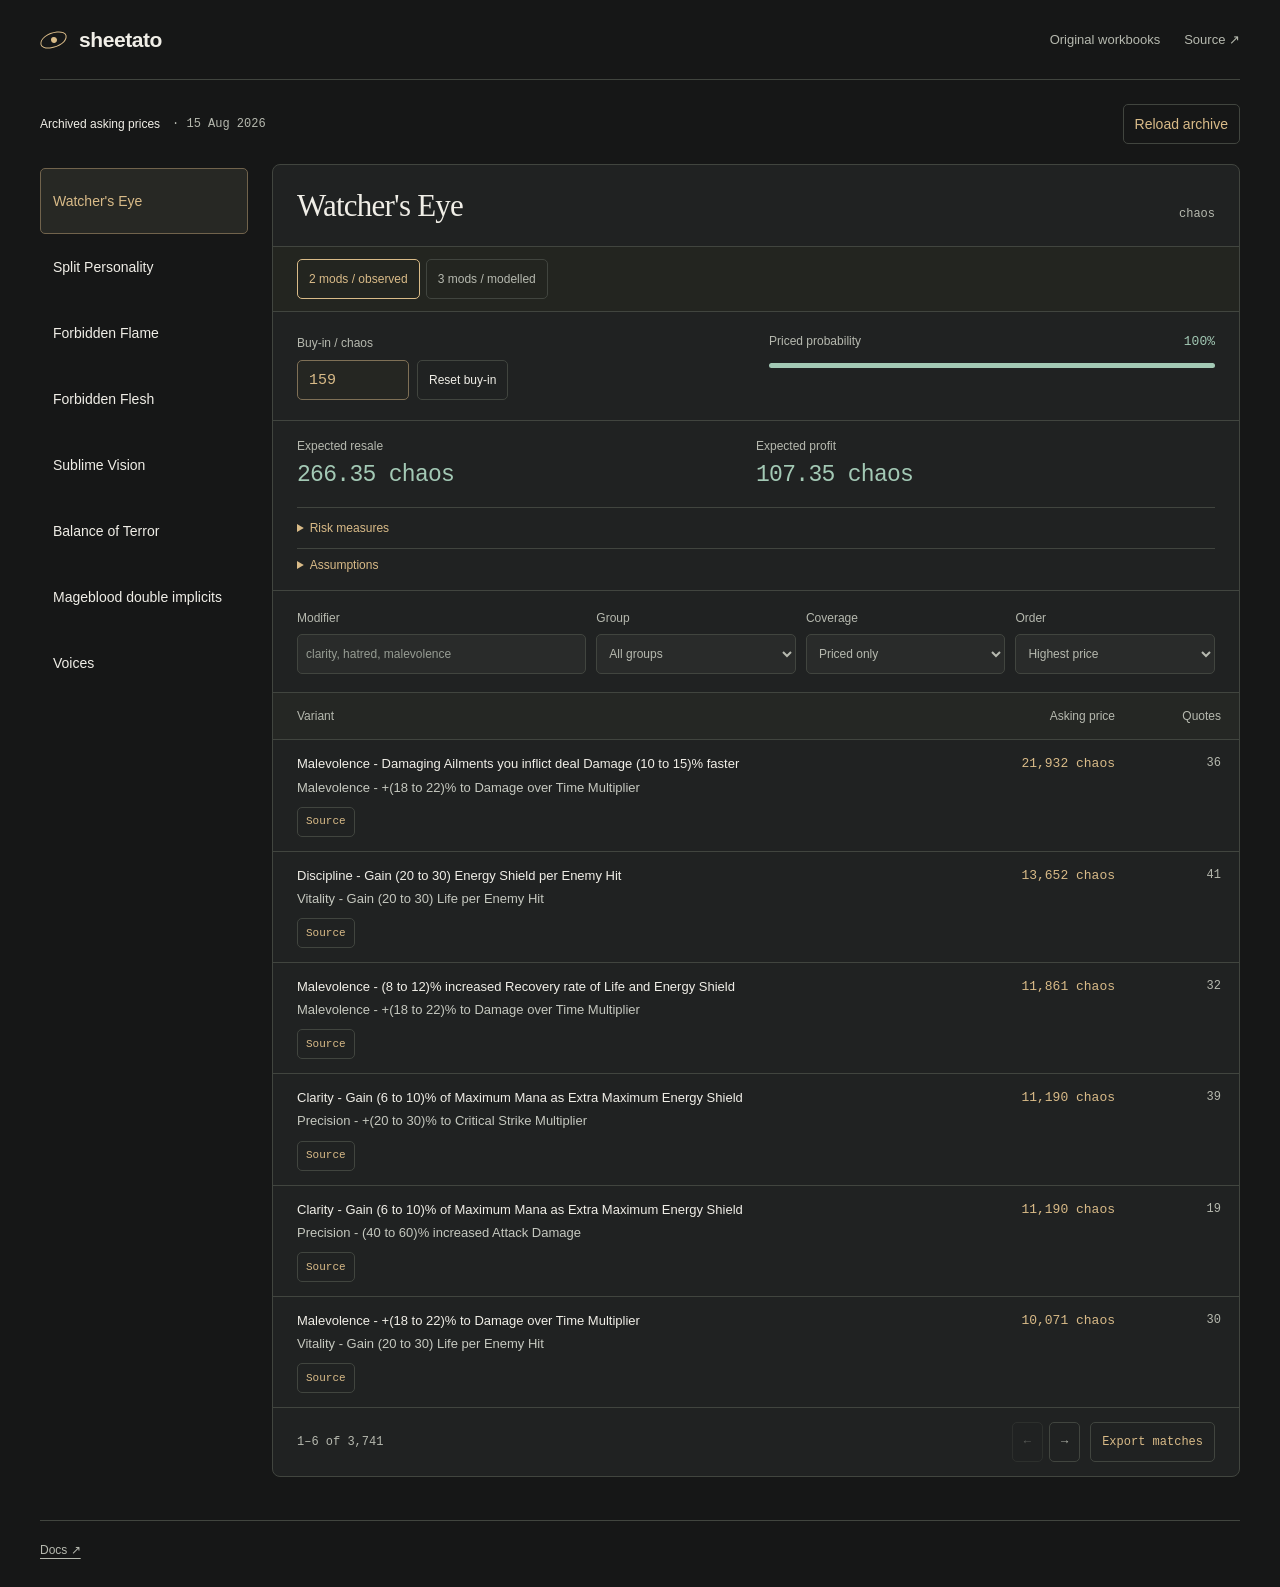
==== commit 8aad56ad: "Cut workbook UI narration and link detailed assumptions to docs" ====
--- a/examples/portfolio/index.html
+++ b/examples/portfolio/index.html
@@ -1,11 +1,11 @@
 <!doctype html><html lang="en"><head><meta charset="utf-8"><meta name="viewport" content="width=device-width,initial-scale=1"><meta name="theme-color" content="#161717"><title>Sheetato | PoE economy workbook</title><link rel="icon" href="assets/favicon.svg" type="image/svg+xml"><link rel="stylesheet" href="browser.css"></head><body>
-<a class="skip" href="#buy-in">Skip to buy-in</a><header><a class="brand" href="./"><span class="eye" aria-hidden="true"><i></i></span>sheetato<span class="brand-note">PoE economy workbook</span></a><nav aria-label="Workbook navigation"><a href="archive.html">Original workbooks</a><a href="https://github.com/LolStar123/poe-item-pricer">Source &#8599;</a></nav></header>
+<a class="skip" href="#buy-in">Skip to buy-in</a><header><a class="brand" href="./"><span class="eye" aria-hidden="true"><i></i></span>sheetato</a><nav aria-label="Workbook navigation"><a href="archive.html">Original workbooks</a><a href="https://github.com/LolStar123/poe-item-pricer">Source &#8599;</a></nav></header>
 <main><div class="archive-banner"><div><strong>Archived asking prices</strong><span id="archive-date">&#183; 15 Aug 2026</span></div><button id="refresh">Reload archive</button></div><p id="status" role="status">Loading archived observations...</p>
-<div class="workbench"><aside class="family-rail"><p class="rail-label">Item families</p><div id="families" aria-label="Select an item family"></div><div class="rail-foot"><a href="archive.html">Inspect early formulas &#8594;</a></div></aside>
-<div class="ledger"><label class="mobile-family" for="dataset-select">Item family<select id="dataset-select" disabled></select></label><section class="sheet" aria-labelledby="sheet-title"><div class="sheet-heading"><div><p class="eyebrow">Variant ledger</p><h1 id="sheet-title">Loading workbook</h1></div><span id="row-count" class="row-count"></span></div>
-<div id="watcher-controls" class="mode-band" hidden><span>Valuation</span><div role="group" aria-label="Watcher's Eye valuation mode"><button data-mode="pairs" aria-pressed="true">2 mods / observed</button><button data-mode="triples" aria-pressed="false">3 mods / modelled</button></div></div>
-<div class="assumptions"><div><label for="buy-in">Buy-in / <span id="cost-unit">currency</span></label><div class="cost-controls"><input id="buy-in" type="number" min="0" step="any" disabled><button id="restore" disabled>Restore default</button></div></div><div class="coverage"><div><span>Priced probability</span><strong id="coverage-value">Unknown</strong></div><div class="coverage-track"><i id="coverage-fill"></i></div><p id="coverage-note"></p></div></div><p id="cost-error" role="alert" hidden></p><div class="sheet-kpis" id="sheet-kpis" aria-label="Full-distribution risk statistics"></div><p class="calculation-note">All outcomes; filters affect rows only.</p>
-<details class="model-note"><summary>Price definition &amp; probability assumptions</summary><p id="assumption"></p><p id="model-detail"></p></details>
-<div class="sheet-tools"><label class="sheet-search" for="search">Find a modifier<input id="search" type="search" placeholder="clarity, hatred, malevolence" autocomplete="off" disabled></label><label for="group">Aura / group<select id="group" disabled><option value="">All groups</option></select></label><label for="coverage">Price coverage<select id="coverage" disabled><option value="priced">Priced only</option><option value="all">All outcomes</option><option value="missing">Missing only</option></select></label><label for="sort">Order<select id="sort" disabled><option value="high">Highest price</option><option value="low">Lowest price</option><option value="listings">Most quotes</option><option value="name">Name A-Z</option></select></label></div>
-<div class="table-wrap"><table><thead><tr><th>Variant / source evidence</th><th>Asking price</th><th>Quotes</th></tr></thead><tbody id="rows"></tbody></table></div><p id="empty" hidden>No matching outcomes. Clear the search or change the coverage filter.</p><div class="table-pager" aria-label="Ledger pages"><span id="page-info">0 rows</span><div><button id="previous" disabled aria-label="Previous page">&#8592;</button><button id="next" disabled aria-label="Next page">&#8594;</button><button id="export" disabled>Export matches</button></div></div><div class="sheet-foot"><span id="source-book"></span></div></section><p id="error" role="alert"></p></div></div></main>
-<footer><span>Chaos and divine remain separate source units.</span><a href="https://github.com/LolStar123/poe-item-pricer/blob/main/PROVENANCE.md">Archive &amp; model provenance &#8599;</a></footer><script type="module" src="browser.mjs"></script></body></html>
+<div class="workbench"><aside class="family-rail"><div id="families" aria-label="Select an item family"></div></aside>
+<div class="ledger"><label class="mobile-family" for="dataset-select">Item family<select id="dataset-select" disabled></select></label><section class="sheet" aria-labelledby="sheet-title"><div class="sheet-heading"><div><h1 id="sheet-title">Loading workbook</h1></div><span id="row-count" class="row-count"></span></div>
+<div id="watcher-controls" class="mode-band" hidden><div role="group" aria-label="Watcher's Eye valuation mode"><button data-mode="pairs" aria-pressed="true">2 mods / observed</button><button data-mode="triples" aria-pressed="false">3 mods / modelled</button></div></div>
+<div class="assumptions"><div><label for="buy-in">Buy-in / <span id="cost-unit">currency</span></label><div class="cost-controls"><input id="buy-in" type="number" min="0" step="any" disabled><button id="restore" disabled>Reset buy-in</button></div></div><div class="coverage"><div><span>Priced probability</span><strong id="coverage-value">Unknown</strong></div><div class="coverage-track"><i id="coverage-fill"></i></div><p id="coverage-note"></p></div></div><p id="cost-error" role="alert" hidden></p><div class="sheet-kpis" id="sheet-kpis" aria-label="Full-distribution risk statistics"></div>
+<details class="model-note"><summary>Assumptions</summary><p id="assumption"></p><a href="https://github.com/LolStar123/poe-item-pricer/blob/main/PROVENANCE.md">Model details &#8599;</a></details>
+<div class="sheet-tools"><label class="sheet-search" for="search">Modifier<input id="search" type="search" placeholder="clarity, hatred, malevolence" autocomplete="off" disabled></label><label for="group">Group<select id="group" disabled><option value="">All groups</option></select></label><label for="coverage">Coverage<select id="coverage" disabled><option value="priced">Priced only</option><option value="all">All outcomes</option><option value="missing">Missing only</option></select></label><label for="sort">Order<select id="sort" disabled><option value="high">Highest price</option><option value="low">Lowest price</option><option value="listings">Most quotes</option><option value="name">Name A-Z</option></select></label></div>
+<div class="table-wrap"><table><thead><tr><th>Variant</th><th>Asking price</th><th>Quotes</th></tr></thead><tbody id="rows"></tbody></table></div><p id="empty" hidden>No matching outcomes. Clear the search or change the coverage filter.</p><div class="table-pager" aria-label="Ledger pages"><span id="page-info">0 rows</span><div><button id="previous" disabled aria-label="Previous page">&#8592;</button><button id="next" disabled aria-label="Next page">&#8594;</button><button id="export" disabled>Export matches</button></div></div></section><p id="error" role="alert"></p></div></div></main>
+<footer><a href="https://github.com/LolStar123/poe-item-pricer/blob/main/PROVENANCE.md">Docs &#8599;</a></footer><script type="module" src="browser.mjs"></script></body></html>
